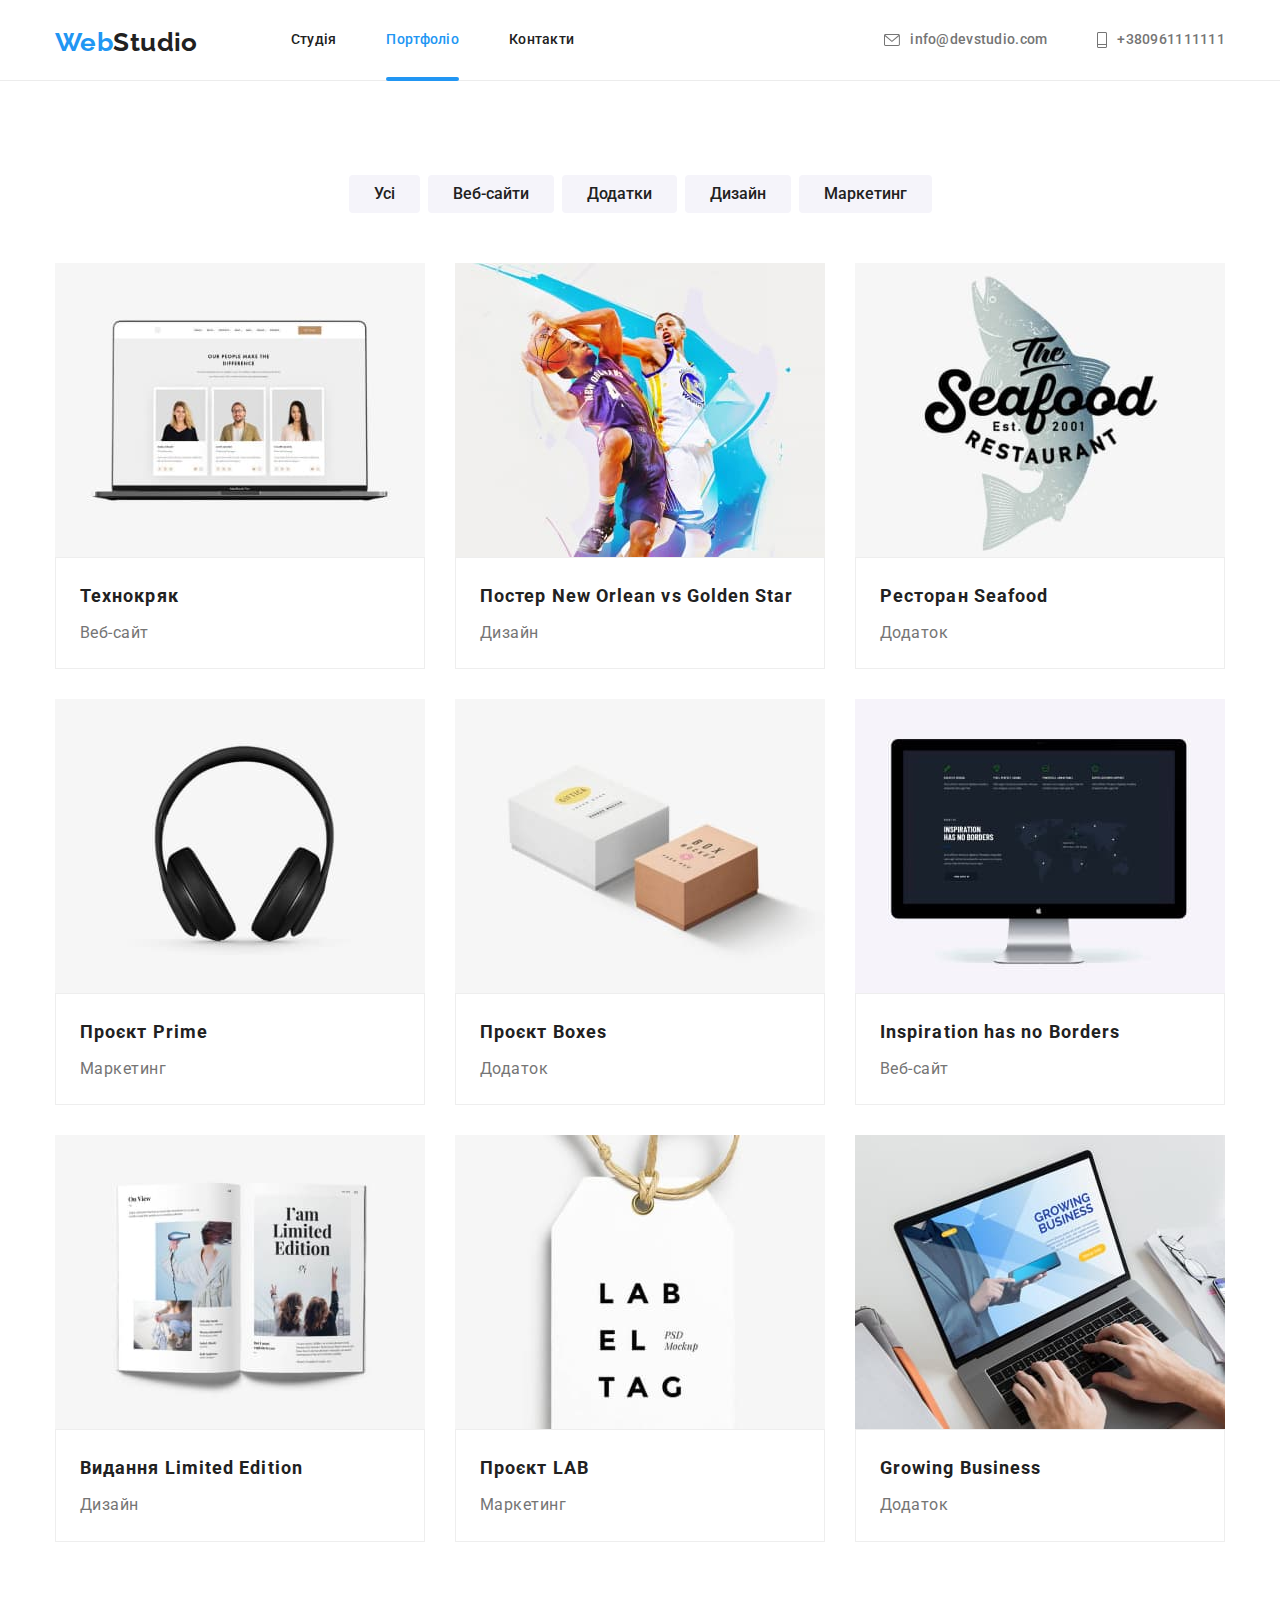
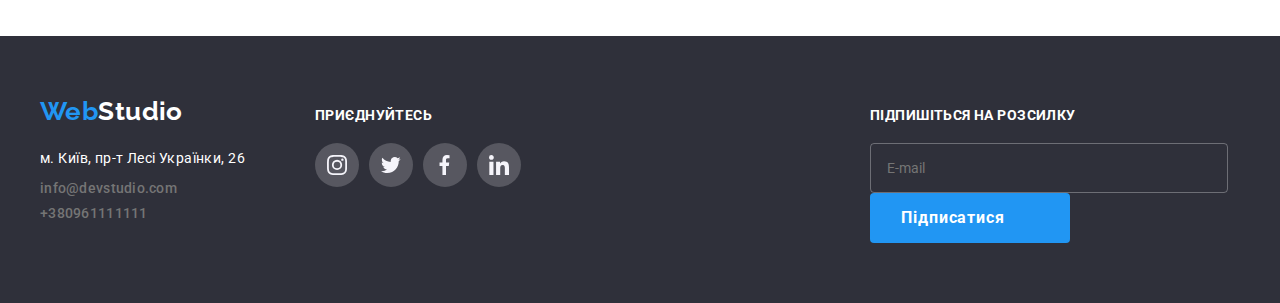
==== portfolio.html @ ba0a04fd "Початок" ====
<!DOCTYPE html>
<html lang="uk">
<head>
    <meta charset="UTF-8">
    <meta http-equiv="X-UA-Compatible" content="IE=edge">
    <meta name="viewport" content="width=device-width, initial-scale=1.0">
    <title>Portfolio</title>
    <link rel="preconnect" href="https://fonts.googleapis.com"/>
    <link rel="preconnect" href="https://fonts.gstatic.com" crossorigin/>
    <link href="https://fonts.googleapis.com/css2?family=Raleway:wght@700&family=Roboto:ital,wght@0,400;0,500;0,700;1,900&display=swap" rel="stylesheet">
    <link rel="stylesheet" href="https://cdnjs.cloudflare.com/ajax/libs/modern-normalize/1.1.0/modern-normalize.min.css">
    <link rel="stylesheet" href="css/styles.css"/>
</head>
<body>
    <header class="page-header">
        <div class="container">
            <nav class="main-nav">
                <a class="logo-link" href="./index.html" lang="en">Web<span class="logo-header">Studio</span></a>
                <ul class="site-nav list">
                    <li class="item"><a href="./index.html" class="link">Студія</a></li>
                    <li class="item"><a href="./portfolio.html" class="link current">Портфоліо</a></li>
                    <li class="item"><a href="#" class="link">Контакти</a></li>
                </ul>
            </nav>      
            <ul class="contact-nav list">
                <li class="item">
                <a class="contacts-page link" href="mailto:info@devstudio.com" class="link">
                    <svg aria-label="конверт" class="button-icon" width="16" height="12">
                    <use href="./images/icons.svg#icon-envelope"></use>  
                </svg>info@devstudio.com</a></li>
                <li class="item">
                <a class="contacts-page link" href="tel:+380961111111" class="link">
                    <svg aria-label="телефон" class="smartphone" width="10" height="16"> 
                    <use href="./images/icons.svg#icon-phone"></use> 
                </svg>+380961111111</a></li>
            </ul>
        </div>
    </header>
    <main>
        <section class="port">
            <div class="container">
            <h1 class="visually-hidden">Приклади робіт</h1>
            <ul class="site-works list">
                <li class="item">
                    <button type="button" class="links">Усі</button>
                </li>
                <li class="item">
                    <button type="button" class="links">Веб-сайти</button>
                </li>
                <li class="item">
                    <button type="button" class="links">Додатки</button>
                </li>
                <li class="item">
                    <button type="button" class="links">Дизайн</button>
                </li>
                <li class="item">
                    <button type="button" class="links">Маркетинг</button>
                </li>
                
            </ul>
            <ul class="project-list">
                <li class="item">
                    <a class="hor" href="">
                        <div class="overlay-con"> 
                    <img class="card-image" src="images/imgportfolio.jpg" alt="Фото приклад Веб-сайту Технокряк" width="370" style="display:block"/>
                <p class="overlaytext">
                    Ресурс пропонує комплексні пропозиції з різним рівнем
                    функціоналу та сервісів. Все це дозволить відвідувачу
                    отримати вичерпні відомості про компанію чи приватну особу.
                </p>        
                </div>
                    <div class="card-content">
                        <h2 class="works-title">Технокряк</h2>
                        <p class="works-text">Веб-сайт</p>
                    </div>
                </a>
                </li>
                <li class="item">
                    <a class="hor" href="">
                        <div class="overlay-con"> 
                    <img class="card-image" src="images/img1portfolio.jpg" alt="Фото приклад дизайну Постер New Orlean vs Golden Star" width="370" style="display:block"/>
                    <p class="overlaytext">
                        Ресурс пропонує комплексні пропозиції з різним рівнем
                        функціоналу та сервісів. Все це дозволить відвідувачу
                        отримати вичерпні відомості про компанію чи приватну особу.
                    </p>        
                    </div>
                    <div class="card-content">
                        <h2 class="works-title">Постер New Orlean vs Golden Star</h2>
                        <p class="works-text">Дизайн</p>
                    </div> 
                    </a>    
                </li>
                <li class="item">
                    <a class="hor" href="">
                        <div class="overlay-con"> 
                    <img class="card-image" src="images/img2portfolio.jpg" alt="Фото приклад додатку Ресторан Seafood" width="370" style="display:block"/>
                    <p class="overlaytext">
                        Ресурс пропонує комплексні пропозиції з різним рівнем
                        функціоналу та сервісів. Все це дозволить відвідувачу
                        отримати вичерпні відомості про компанію чи приватну особу.
                    </p>        
                    </div>
                    <div class="card-content">
                        <h2 class="works-title">Ресторан Seafood</h2>
                        <p class="works-text">Додаток</p>
                    </div>
                    </a>
                </a> 
                </li>
                <li class="item">
                    <a class="hor" href="">
                        <div class="overlay-con"> 
                    <img class="card-image" src="images/img3portfolio.jpg" alt="Фото приклад проєкт Prime" width="370" style="display:block"/>
                    <p class="overlaytext">
                        Ресурс пропонує комплексні пропозиції з різним рівнем
                        функціоналу та сервісів. Все це дозволить відвідувачу
                        отримати вичерпні відомості про компанію чи приватну особу.
                    </p>        
                    </div>
                    <div class="card-content">
                        <h2 class="works-title">Проєкт Prime</h2>
                        <p class="works-text">Маркетинг</p>
                    </div>
                    </a>
                </li>
                <li class="item">
                    <a class="hor" href="">
                        <div class="overlay-con"> 
                    <img class="card-image" src="images/img4portfolio.jpg" alt="Фото приклад додатку Проєкт Boxes" width="370" style="display:block"/>
                    <p class="overlaytext">
                        Ресурс пропонує комплексні пропозиції з різним рівнем
                        функціоналу та сервісів. Все це дозволить відвідувачу
                        отримати вичерпні відомості про компанію чи приватну особу.
                    </p>        
                    </div>
                    <div class="card-content">
                        <h2 class="works-title">Проєкт Boxes</h2>
                        <p class="works-text">Додаток</p>
                    </div> 
                    </a>
                </li>
                <li class="item">
                    <a class="hor" href="">
                        <div class="overlay-con"> 
                    <img class="card-image" src="images/img5portfolio.jpg" alt="Фото приклад Веб-сайт Inspiration has no Borders" width="370" style="display:block"/>
                    <p class="overlaytext">
                        Ресурс пропонує комплексні пропозиції з різним рівнем
                        функціоналу та сервісів. Все це дозволить відвідувачу
                        отримати вичерпні відомості про компанію чи приватну особу.
                    </p>        
                    </div>
                    <div class="card-content">
                    <h2 class="works-title">Inspiration has no Borders</h2>
                    <p class="works-text">Веб-сайт</p>
                    </div>
                    </a>
                </li>
                <li class="item">
                    <a class="hor" href="">
                        <div class="overlay-con"> 
                    <img class="card-image" src="images/img6portfolio.jpg" alt="Фото приклад дизайну Видання Limited Edition" width="370" style="display:block"/>
                    <p class="overlaytext">
                        Ресурс пропонує комплексні пропозиції з різним рівнем
                        функціоналу та сервісів. Все це дозволить відвідувачу
                        отримати вичерпні відомості про компанію чи приватну особу.
                    </p>        
                    </div><div class="card-content">
                    <h2 class="works-title">Видання Limited Edition</h2>
                    <p class="works-text">Дизайн</p>
                    </div>
                    </a>
                </li>
                <li class="item">
                    <a class="hor" href="">
                        <div class="overlay-con"> 
                    <img class="card-image" src="images/img7portfolio.jpg" alt="Фото приклад маркетингу Проєкт LAB" width="370" style="display:block"/>
                    <p class="overlaytext">
                        Ресурс пропонує комплексні пропозиції з різним рівнем
                        функціоналу та сервісів. Все це дозволить відвідувачу
                        отримати вичерпні відомості про компанію чи приватну особу.
                    </p>        
                    </div>
                    <div class="card-content">
                    <h2 class="works-title">Проєкт LAB</h2>
                    <p class="works-text">Маркетинг</p>
                    </div>
                    </a>
                </li>
                <li class="item">
                    <a class="hor" href="">
                        <div class="overlay-con"> 
                    <img class="card-image" src="images/img8portfolio.jpg" alt="Фото приклад додатку Growing Business" width="370" style="display:block"/>
                    <p class="overlaytext">
                        Ресурс пропонує комплексні пропозиції з різним рівнем
                        функціоналу та сервісів. Все це дозволить відвідувачу
                        отримати вичерпні відомості про компанію чи приватну особу.
                    </p>        
                    </div>
                    <div class="card-content">
                    <h2 class="works-title">Growing Business</h2>
                    <p class="works-text">Додаток</p>
                    </div>
                    </a>
                </li>
            </ul>
        </div>
        </section>
    </main>
    <footer class="contact-list">
        <div class="container footernew">
            <div class="footer-hub">
            <a href="./index.html" class="logof-link">Web<span class="logo-studio">Studio</span></a>
        <address class="keys">
            <ul class="contact-foot list">
                <li class="item"><a href="https://goo.gl/maps/CPtrU1FHBa2aNyZL9" class="map-link" target="_blank" rel="noopener noreferrer nofollow">м. Київ, пр-т Лесі Українки, 26</a></li>
                <li class="item"><a href="mailto:info@devstudio.com" class="link">info@devstudio.com</a></li>
                <li class="item"><a href="tel:+380961111111" class="link">+380961111111</a></li>
            </ul>
            </div>
        </address>
            <div class="super-footer">
            <p class="social-foot">Приєднуйтесь</p>
            <ul class="social-media-foot">
                <li class="block">
                    <a href="#" class="sociamod-link">
                    <svg aria-label="інстаграм" class="company-icon-footer" width = "20" height = "20">
                    <use href="./images/icons.svg#icon-instagram"></use>
                    </svg></a>
                </li>
                <li class="block">
                    <a href="#" class="sociamod-link">
                        <svg aria-label="твіттер" class="company-icon-footer" width = "20" height = "20">
                        <use href="./images/icons.svg#icon-tviter"></use>
                        </svg></a>
                </li>
                <li class="block">
                    <a href="#" class="sociamod-link">
                        <svg aria-label="фейсбук" class="company-icon-footer" width = "20" height = "20">
                        <use href="./images/icons.svg#icon-facebook"></use>
                        </svg></a>
                </li>
                <li class="block">
                    <a href="#" class="sociamod-link">
                        <svg aria-label="лінкедін" class="company-icon-footer" width = "20" height = "20">
                        <use href="./images/icons.svg#icon-linkedin"></use>
                        </svg></a>
                </li>
            </ul>
            </div>
            <div class="footer-form">
                <form class="sform">
                    <p class="social-foot">Підпишіться на розсилку</p>
                    <input type="email" class="email-input" placeholder="E-mail" required name="user-email"
                    />
                    <button type="button" class="footbtn">Підписатися
                        <svg class="footbtn-image" width="24px" height="24px">
                        <use href=""></use>
                        </svg>
                    </button>
                </form>
    
            </div>
        </footer>
    </div>
</body>
</html>
---- css/styles.css ----
:root {
    --primary-text-color:#757575;
    --title-text-color:#212121;
    --accent-color:#2196F3;
    --primary-white-color:#ffffff;
    --secondary-black-color: #2F303A;
    --super-blue-color :#188CE8;
    --fon-button-color : #F5F4FA;
    --fill-icon-color: #afb1b8;
    --fon-icon-color : rgba(245, 244, 250, 1);
    --icon-fons-color : rgba(175, 177, 184, 1);
    --link-icon-color : rgba(255, 255, 255, 0.1);
    --client-icon-color : rgba(33, 150, 243, 1);
    --text-people-color:rgba(117, 117, 117, 1);
    --drop-top-color :rgba(255, 255, 255, 1);
    --new-hm5-color: rgba(47, 48, 58, 0.8);
    --over-back-color:rgba(33, 150, 243, 0.9);
    --transition: 250ms cubic-bezier(0.4, 0, 0.2, 1);
    --backdrop-bc: rgba(0, 0, 0, 0.2);
    --foot-bord-color: rgba(255, 255, 255, 0.3);
    --contacts-color : rgba(255, 255, 255, 0.6);
    --border-flex-color:rgba(33, 33, 33, 0.2);
    --modal-message: rgba(117, 117, 117, 0.5);

    --main-font: 'Roboto',sans-serif;
    --secondary-font : 'Raleway',sans-serif;
}

/*General*/

ul {
    list-style: none;
   }
a  {
    text-decoration: none;
   }
h1,
h2,
h3,
h4,
p {
    margin-top: 0;
    margin-bottom: 0;
  }

ul,
ol {
    margin: 0;
    padding: 0;
   }
img {
    display: block;
    max-width: 100%;
    height: auto;
    }
.container {
    width: 1200px;
    margin-left: auto;
    margin-right: auto;
    padding-left: 15px;
    padding-right: 15px;
  }
.section {
    padding-top: 94px;
    padding-bottom: 94px;
  }
.link,
.contact,
.contact,
.site-nav,
.link.current {
  transition: color var(--transition);
}
.link:hover,
.link:focus,
.contact:hover,
.contact:focus,
.contact-footer:hover,
.contact-footer:focus,
.site-nav .link.current {
  color: var(--accent-color);
}

/*body*/

body {
    font-size: 14px;
    background-color:var(--primary-white-color);
    color: var(--primary-text);
    font-family: 'Roboto',sans-serif;
    letter-spacing: 0.03em;
}

/*New page*/

.backdrop {
    position: fixed;
    top: 0;
    left: 0;
    width: 100%;
    height: 100%;
    background-color: var(--backdrop-bc) ;
    z-index: 100;
    opacity: 1;

    transition: opacity var(--transition), visibility var(--transition);
}
.backdrop.is-hidden {
    opacity: 0;
    visibility: hidden;
    pointer-events: none;
}
.backdrop.is-hidden .modal {
    transform: translate(-50%, -50%) scale(1.1);
}

.modal {
    position: absolute;
    top: 50%;
    left: 50%;
    transform: translate(-50%,-50%);

    width: 528px;
    min-height: 581px;
 
    background-color:var(--primary-white-color);
    border-radius: 4px;
    transition: transform var(--transition);
    padding: 40px;
}
.modal-button {
    position: absolute;
    top: 8px;
    right: 8px;
    background-color: transparent;
    border: 1px solid rgba(0, 0, 0, 0.1);
    width: 30px;
    height: 30px;
    border-radius: 50%;
    padding: 0;
    display: flex;
    align-items: center;
    justify-content: center;
    cursor: pointer;

    transition: fill var(--transition);
}
.modal-button:hover,
.modal-button:focus {
  fill: var(--accent-color);
} 

.modal-form {
    display: flex;
    flex-direction: column;
  }
.modal-topic {
    font-weight: 700;
    font-size: 20px;
    line-height: 1.15;
    text-align: center;
    margin-bottom: 12px;
  }
.modal-form-input {
    width: 100%;
    height: 40px;
    padding-left: 42px;
    border: 1px solid var(--border-flex-color);
    border-radius: 4px;
    transition: border-color var(--transition);
    transition: fill var(--transition);
  }
.modal-form-input:focus + .modal-form-input-icon {
    fill: var(--client-icon-color);
}
.modal-form-input:focus {
    outline: none;
    border-color: var(--client-icon-color);
  }
.modal-form-desc {
    display: block;
    font-weight: 400;
    font-size: 12px;
    line-height: 1.16;
    letter-spacing: 0.01em;
    color: var(--primary-text-color);
    margin-bottom: 4px;
  }
  .modal-form-input-wrapper {
    position: relative;
    display: block;
  }
  .modal-form-field {
    margin-bottom: 10px;
  }
  .modal-form-input-icon {
    position: absolute;
    display: block;
    top: 50%;
    left: 15px;
    transform: translateY(-50%);
    width: 18px;
    height: 18px;
    transition: fill var(--transition);
  }
  .modal-form-message {
    width: 100%;
    height: 120px;
    border: 1px solid var(--border-flex-color);
    border-radius: 4px;
    transition: border-color var(--transition);
    padding: 12px 16px;
    resize: none;
    transition: border-color var(--transition);
  }
  .modal-form-field-message {
    margin-bottom: 20px;
  }
  .modal-form-message:focus {
    outline: none;
    border-color: var(--client-icon-color);
  }
  .modal-form-message::placeholder {
    font-weight: 400;
    font-size: 12px;
    line-height: 1.16;
    letter-spacing: 0.01em;
    color: var(--modal-message);
  }
  .modal-form-check-field {
    display: flex;
    align-items: center;
    font-weight: 400;
    line-height: 1.7;
    color: var(--primary-text-color);
    margin-bottom: 40px;
    margin-left: auto;
    margin-right: auto;
  }
  .modal-link {
    color: var(--accent-color);
    text-decoration: underline;
  }
  .checkbox-icon {
    width: 16px;
    height: 15px;
    border: 2px solid rgba(33, 33, 33, 1);
    margin-right: 7px;
    cursor: pointer;
  }
  .checkbox-icon-use {
    display: none;
  }
  .modal-form-check:checked + .checkbox-icon {
    border: none;
    background-color: var(--accent-color);
  }
  .modal-form-check:checked + .checkbox-icon .checkbox-icon-use {
    display: block;
    border: none;
  }
  .modal-form-check {
    appearance: none;
    position: absolute;
  }
  .modal-form-submit {
    margin-left: auto;
    margin-right: auto;
    width: 200px;
    height: 50px;
    background: var(--accent-color);
    box-shadow: 0px 4px 4px rgba(0, 0, 0, 0.15);
    border: none;
    border-radius: 4px;
    font-weight: 700;
    font-size: 16px;
    line-height: 1.87;
    letter-spacing: 0.06em;
    color: var(--primary-white-color);
    cursor: pointer;
    transition: background-color var(--transition);
  }
  .modal-form-submit:hover,
  .modal-form-submit:focus {
    background-color: var(--super-blue-color);
  }

  
.link.current::after {
    position: absolute;
    content:"";
    left: 0;
    bottom: -1px;
    width: 100%;
    height: 4px;
    display: block;
    background-color: var(--accent-color);
    border-radius: 2px;
}
.link {
    position: relative;
    color: var(--article-color);
    font-weight: 500;
    line-height: 1.14;
    letter-spacing: 0.02em;
  
    display: inline-block;
}
.site-nav .link.current {
    color: var(--accent-color);
  }
.site-nav .item {
    position: relative;
  }

.textarea {
    height: 120px ;
    width: 448px ;
    resize: none;
    display: block;
  }

  /*New-footerdrom*/
  
.footer-form {
    margin-left: auto;
    display: flex;
}
.gopa {
    display: flex;
}

.sform {
    display: block;
    align-items: center;
    padding: 0;
}
.form {
    margin-left: auto;
    margin-right: auto;
  }
.email-input {
    display: block;
    background-color: transparent;
    width: 358px;
    height: 50px;
    border: 1px solid var(--foot-bord-color);
    border-radius: 4px;
    padding-left: 16px;
} 
.footer-form input{
    margin-right: 12px;
} 
.email-input {
    color: var(--contacts-color);
}
.footbtn {
  display: flex;
  justify-content: center;
  position: relative;
  font-weight: 700;
  font-size: 16px;
  line-height: 1.88;
  align-items: center;
  text-align: center;
  letter-spacing: 0.06em;
  color: var(--primary-white-color);
  height: 50px;
  width: 200px;
  padding: 10px;
  border: none;
  border-radius: 4px;
  background-color: var(--client-icon-color);
  cursor: pointer;
  margin: 0px;
  transition: background-color var(--transition);
}
.footbtn:hover,
.footbtn:focus {
  background-color: var(--super-blue-color);
}
.footbtn-image {
  width: 24px;
  height: 24px;
  margin-left: 10px;
}

/*Утиліт*/
.contacts-page {
    display: flex ;
    align-items: center;
}
.button-icon {
    margin-right: 10px;
    align-items: center;
    fill: currentColor;
}
.button-icon:hover,
.smartphone {
    fill: var(--accent-color);
}
.smartphone {
    align-items: center;
    margin-right: 10px;
    fill: currentColor;
}
.customers-list .fixt {
    display: flex;
    align-items: center;
    cursor: pointer;
    border-radius: 4px;
    justify-content: center;
    width: 170px;
    height: 92px;
    margin-right: 30px;
}
.customers-list .omga{
    fill: var(--icon-fons-color);
}
.omga:hover,
.omga:focus {
    border: 1px solid var(--accent-color);
    fill: var(--accent-color);
}
.sociamod-link:hover,
.sociamod-link:focus {
    background-color: var(--accent-color);
    fill:var(--primary-white-color);
}
.sociamod-links:hover,
.sociamod-links:focus {
    background-color: var(--accent-color);
    fill: var(--primary-white-color);
}

.omga { 
    text-decoration: none;
    width: 100%;
    height: 100%;
    display: flex;
    align-items: center;
    justify-content: center;

    border: 1px solid var(--icon-fons-color);
    border-radius: 4px;
    fill: var(--accent-color);
    transition: fill var(--transition);
}
.omga:hover, 
.omga:focus{
    fill: var(--accent-color);
}

.features-list .superio {
    display: flex;
    align-items: center;
    justify-content: center;
    border-radius: 4px;
    background-position: center;
    height: 120px;
}

.person-card {
    background-color: var(--primary-white-color);
}

.list {
    list-style: none;
    padding: 0;
    margin: 0;
}
.container {
    width: 1200px;
    margin-left: auto;
    margin-right: auto;
    padding-left: 15px;
    padding-right: 15px;
}
.page-header {
    border-bottom: 1px solid rgba(236, 236, 236, 1) ;
 
}
.page-header>.container{
       display: flex;
} 
/*Main-nav*/

.main-nav {
    display: flex;
    width: 1200;
    align-items: center;
    border: rgba(236, 236, 236, 1);
}
 /*WebStudio*/

.logo-link {
    color:var(--accent-color);
    font-family: var(--secondary-font);

    font-weight: 700;
    font-size: 26px;
    line-height: 1.19;
    text-decoration: none;
    padding-top: 25px;
}
.logo-header {
    color:var(--title-text-color) ;
}
/*Site nav*/
.site-nav .link,
.site-nav .list {
    color: var(--title-text-color);

    font-weight: 500;
    font-size: 14px;
    line-height: 1.14;
    letter-spacing: 0.02em;
    text-decoration: none;
}
.site-nav .link:hover, 
.site-nav .link:focus {
    color:var(--accent-color);
}
.site-nav .link.current {
    color: var(--accent-color);
}
.site-nav  {
    display: flex;
    margin-left: 93px;
}
.site-nav .item {
    margin-right: 0px;
}
.site-nav .item:not(:last-child) {
    margin-right: 50px;
}
.site-nav .link {
    display: block;
    padding-top:  32px;
    padding-bottom: 32px;
}

/*Contact nav*/

.contact-nav .link {
    color: var(--primary-text-color);

    font-weight: 500;
    font-size: 14px;
    line-height: 1.14;
    letter-spacing: 0.02em;
    text-decoration: none;

    display: flex;
    padding-top:  32px;
    padding-bottom: 32px;
    align-items: center;
}
.contact-nav .link:hover, 
.contact-nav .link:focus {
    color: var(--accent-color);
}
.site-nav .list {
    color: var(--primary-text-color);
    font-weight: 500;
    font-size: 14px;
    line-height: 1.14;
    letter-spacing: 0.02em;
    text-decoration: none;
}
.contact-nav {
    display: flex;
    margin-left: auto;
}
.contact-nav .item {
    margin-right: 0px;
}
.contact-nav .item:not(:last-child) {
    margin-right: 50px;
}

/*Hero*/

.hero {
    max-width: 1600px;
    height: 600px;
    background-image: linear-gradient(to right,rgba(47, 48, 58, 0.4),rgba(47, 48, 58, 0.4)), url(../images/img-fone.jpg);
    background-repeat: no-repeat;
    background-position: center;
    text-align: center;
    margin-top: 0;
    margin: 0px auto;
    padding-bottom: 200px;
    padding-top: 200px;
}
h1,h2,h3 { margin: 0px;
}

.hero-title {
    margin-bottom: 30px;

    color:var(--primary-white-color) ;
    
    font-weight: 900;
    font-size: 44px;
    line-height: 1.37;
    letter-spacing: 0.06em;
    text-transform: uppercase;
}

/*features*/
.mario {
    margin-top: 30px;
}

.features-list .title {
    color: var(--title-text-color);

    font-weight: 700;
    font-size: 14px;
    line-height: 1.14;
    text-transform: uppercase;
    
    margin-top: 0;
    margin-bottom: 10px;
}
.features-list .text {
    color: var(--primary-text-color);
    
    font-weight: 400;
    font-size: 14px;
    line-height: 1.7;

    margin-top: 0px;
    margin-bottom: 0px;
}
.features-list {
    display: flex;
}
.features-list .title {
    margin-bottom: 10px;
}
.features-list .item {
    content: "";
    display: block;
    height: 120px;
    background-size: contain;
    background-repeat: no-repeat;
    background-position: center;
    background-color: var(--fon-icon-color);
}
.features-list .item {
    width: 270px;
    margin-left: 0px;
}
.features-list .item:not(:first-child) {
    margin-left: 30px;
}

/*Our work*/

.rutin {
    padding-bottom: 94px;
    padding-top: 94px;
}
.work-list {
    color: var(--title-text-color);
    
    font-weight: 700;
    font-size: 36px;
    line-height: 1.17;
    text-align: center;
    
    margin-top: 0px;
    margin-bottom: 50px;
}
.work-list .title {
    color: var(--title-text-color);

    font-weight: 500;
    font-size: 16px;
    line-height: 1.19;
    text-align: center;
}
.our-list {
    display: flex;
    text-align: center;
    margin: 0px;
    padding: 0px;
}
.our-list .item {
    position: relative;

    display: block;
    list-style: none;

}
.our-list .item {
    margin-right: 0px;
}
.our-list .item:not(:last-child) {
    margin-right: 30px; 
}
.blocks {
    display: block;
}
.distext {
    color: var(--primary-white-color);
    font-family: var(--main-font);
    font-style: normal;
    font-weight: 700;
    font-size: 14px;
    line-height: 1.14;
    text-align: center;
    text-transform: uppercase;
}
.product {
    position: absolute;
    
    display: flex;
    align-items: center;
    justify-content: center;
    bottom: 0;
    left: 0;
    width: 100%;
    height: 70px;
    background-color:var(--new-hm5-color);
}
/*Team*/

.fone {
    background-color: var(--fon-button-color);
    padding-top: 94px;
    padding-bottom: 94px;
}
.team-list {
    display: flex;
    margin: 0px;
    padding: 0px;
    list-style: none;
}
.working-list {
    color: var(--title-text-color);
    font-weight: 700;
    font-size: 36px;
    line-height: 1.17;
    text-align: center;
    margin-top: 0px;
    margin-bottom: 50px;
}
.work-platform {
    background: var(--primary-white-color) ;
    box-shadow: 0px 1px 3px rgba(0, 0, 0, 0.12), 0px 1px 1px rgba(0, 0, 0, 0.14), 0px 2px 1px rgba(0, 0, 0, 0.2);
    border-radius: 0px 0px 4px 4px;

    width: 270px;
    text-align: center;
}
.work-platform {
    margin-right: 0px;
}
.work-platform:not(:last-child) {
    margin-right: 30px;
}
.work-platform .title {
    margin-top: 0px;
}
.work-platform .text {
    margin-top: 0px;
    color: var(--text-people-color)
}
.work-list .text{
    color: var(--primary-text-color);

    font-weight: 400;
    font-size: 16px;
    line-height: 19px;
    text-align: center;
}
.team-list .title {
    margin-bottom: 10px;
}
.portal {
   padding: 30px;
}
.portal .text {
    margin: 0px;
}
.media {
    display: flex;
    list-style: none;
    border-radius: 50px;
    margin-top: 16px;
    padding: 0px;
    justify-content: center;
    gap: 10px;
}
.media .sociamod-links{
    width: 44px;
    height: 44px;
    border-radius: 50%;
    display: flex;
    justify-content: center;
    align-items: center;
    cursor: pointer;
}
.sociamod-links {
    width: 100%;
    height: 100%;
    display: flex;
    align-items: center;
    justify-content: center;
    background-color: var(--link-icon-color);
    border-radius: 50%;
    fill: var(--icon-fons-color);
    transition: background-color var(--transition), fill var(--transition);
  }
  .sociamod-links:hover, 
  .sociamod-links:focus{
      background-color: var(--accent-color);
      fill: var(--primary-white-color);
  }

/*Newfolder*/
.newfolder {
    background-color: var(--primary-white-color);
    padding-top: 94px;
    padding-bottom: 94px;
}
.folder-list {
    color: var(--title-text-color);
    font-weight: 700;
    font-size: 36px;
    line-height: 1.17;
    text-align: center;
    margin-top: 0px;
    margin-bottom: 50px;
}
.customers-list {
    display: flex;
    margin: 0px;
    padding: 0px;
    list-style: none;
}
.fixt {
    background: var(--primary-white-color) ;
    border-radius: 0px 0px 4px 4px;

    width: 170px;
    height: 92px;
    text-align: center;
}
.fixt {
    margin-right: 0px;
}
.fixt:not(:last-child) {
    margin-right: 30px;
}
.customers-list .fixt {
    margin-right: 0px;
}
.customers-list .fixt:not(:last-child) {
margin-right: 30px;
}

/*Button*/

.button {
    font-family: inherit;
}
.site-works .links {
    border-radius: 4px;
}
.site-works .links {
    border-radius: 4px ;
}

.button .links:hover, 
.button .links:focus {
    background-color : var(--super-blue-color);
    color: var(--primary-white-color);
    cursor:pointer;
    box-shadow: 0px 3px 1px rgba(0, 0, 0, 0.1), 0px 1px 2px rgba(0, 0, 0, 0.08),
    0px 2px 2px rgba(0, 0, 0, 0.12);
}

.site-works .links {
    background-color: var(--fon-button-color);
    color: var(--title-text-color);
    font-weight: 500;
    font-size: 16px;
    line-height: 1.6;
    text-align: center;
    border:none;
    transition: color var(--transition), background-color var(--transition),
    box-shadow var(--transition);
}

.links {
    padding : 6px 25px;
}
.button-primary {
    min-width: 216px;
    display:inline-block;
    padding: 10px 32px;
   
    background-color: var(--accent-color);
    color: var(--primary-white-color);
    box-shadow: 0px 4px 4px rgba(0, 0, 0, 0.15);
    border-radius: 4px;
    border:none;
    font-family: inherit;
    font-size: 16px;
    font-weight: 700;
    line-height: 1.88;
    text-align: center;
    transition: background-color var(--transition), color var(--transition) ;
}
.button-primary:hover, 
.button-primary:focus {
    background-color : var(--super-blue-color);
    color: var(--primary-white-color);
    cursor:pointer;
}
.link,.links {
    cursor:pointer;
}
.contact-list {
    background-color: var(--secondary-black-color);
}
.contact-foot .link:hover, 
.contact-foot .link:focus {
    color: var(--accent-color);
}
.contact-foot .link {
    color: var(--primary-text-color);

    font-weight: 500;
    font-size: 14px;
    line-height: 1.14;
    letter-spacing: 0.02em;
    text-decoration: none;
}

.logo-link {
    margin: 0px;
    padding-bottom: 20px;
}
.logo-studio {
    color: var(--primary-white-color);
}
.map-link {
    color: var(--primary-white-color);

    font-weight: 400;
    font-size: 14px;
    line-height: 1.7;
    text-decoration: none;
}

/*Portfolio page*/
.overlay-con {
    position: relative;
    overflow: hidden;
}
.overlaytext {
    position: absolute;
    top: 0;
    left: 0;
    width: 100%;
    height: 100%;
    overflow: auto;
    transform: translateY(100%);
    transition: transform var(--transition);

    padding: 63px 24px;
    font-weight: 400;
    font-size: 18px;
    line-height: 1.55;
    background-color:var(--over-back-color) ;
    color: var(--primary-white-color);
    margin: 0;
}


/*portmain*/

.port {
    padding-bottom: 94px;
    padding-top: 94px;

}
.works-title {
    color: var(--title-text-color);

    font-weight: 700;   
    font-size: 18px;
    line-height: 2.0;
    letter-spacing: 0.06em;
    margin-top: 0px;
    text-align: center;
    margin-bottom: 4px;
}
.works-text {
    color: var(--primary-text-color);
    font-weight: 400;
    font-size: 16px;
    line-height: 1.9;
    letter-spacing: 0.03em;
    margin-top: 0px;
    text-align: center;
}
.site-works .link {
    background-color: var(--fon-button-color);
    color: var(--title-text-color);
    font-weight: 500;
    font-size: 16px;
    line-height: 1.6;
    text-align: center;
    border:none;
}
.site-works .link:hover, 
.site-works .link:focus {
    background-color: var(--accent-color);
    color: var(--primary-white-color);
}
.site-works .links:hover, 
.site-works .links:focus {
    background-color: var(--accent-color);
    color: var(--primary-white-color);
    box-shadow: 0px 3px 1px rgba(0, 0, 0, 0.1), 0px 1px 2px rgba(0, 0, 0, 0.08),
    0px 2px 2px rgba(0, 0, 0, 0.12);
}

.hor {
transition: box-shadow var(--transition);
}

.hor:hover .overlaytext,
.hor:focus .overlaytext {
  transform: translateY(0%);
}

.hor:hover,
.hor:focus {
    display: block;
    box-shadow: 0px 1px 1px rgba(0, 0, 0, 0.12), 0px 4px 4px rgba(0, 0, 0, 0.06),
      1px 4px 6px rgba(0, 0, 0, 0.16);
} 

.site-works {
    display: flex;
    justify-content: center; 
    margin-bottom: 50px;
    align-items: center;
}
.site-works .item {
    margin-right: 0px;
}
.site-works .item:not(:last-child) {
    margin-right: 8px;
}
.project-list {
    display: flex;
    flex-wrap: wrap;
    list-style: none;
    margin-left: 0px;
    padding: 0px;
    margin-top: 0px;
    margin-bottom: -30px;
    margin-right: -30px;
}
.project-list .item {
    margin-bottom: 30px;
    margin-right: 30px;
    width: 370px;
    padding: 0px;
}
    .hor {
    text-decoration: none;
}
.card-content {
    padding: 20px 24px;
    border: 1px solid rgba(238, 238, 238, 1)

}
.works-title {
    text-align: left;
}
.works-text {
    text-align: left;
    margin: 0px;
}

/*Special*/

.special {
    margin-top: 0;
    padding-top: 94px;
    padding-bottom: 94px;
  }
.visually-hidden {
    position: absolute;
      white-space: nowrap;
      width: 1px;
      height: 1px;
      overflow: hidden;
      border: 0;
      padding: 0;
      clip: rect(0 0 0 0);
      clip-path: inset(50%);
      margin: -1px;
  }
  .logof-link {
    color:var(--accent-color);
    font-family: var(--secondary-font);

    font-weight: 700;
    font-size: 26px;
    line-height: 1.19;
    text-decoration: none;
  }
  .logof-link {
    margin: 0px;
    padding-bottom: 20px;
  }
  .keys {
    font-style: normal;
    margin-top: 20px;
  }
  .contact-list {
    padding-top: 60px;
    padding-bottom: 60px;
  }
  .contact-foot .item {
    margin-bottom: 0px;
  }
  .contact-foot .item:not(:last-child) {
    margin-bottom: 9px;
  }


  .super-footer {
    margin-left: 70px;
  }
  .social-foot {
    font-weight: 700;
    font-size: 14px;
    text-transform: uppercase;
    font-style: normal;
    color: var(--primary-white-color);
    margin: 0px;
    padding: 0px;
    margin-bottom: 20px;
  }
  .social-media-foot {
    display: flex;
    justify-content: center;
    margin-top: 20px;
    border-radius: 50px;
    list-style: none;
    padding: 0px;
    margin: 0px;
    margin-top: 20px;
  }
  .social-media-foot .block {
    width: 44px;
    height: 44px;
    fill: var(--fon-button-color);
    
    display: flex;

    cursor: pointer;
    margin-right: 10px;
    background: rgba(255, 255, 255, 0.1);
    border-radius: 50%;

    justify-content: center;
    align-items: center;
  }
  .footernew {
    display: flex;
    align-items: baseline;
    padding: 0px;
  } 
  .footer-hub {
    display: block;
  }
  .sociamod-link {
    width: 100%;
    height: 100%;
    display: flex;
    align-items: center;
    justify-content: center;
    fill: var(--fon-button-color);
    background-color: var(--link-icon-color);
    border-radius: 50%;
    transition: background-color var(--transition), fill var(--transition);
}
.sociamod-link:hover, 
.sociamod-link:focus{
    background-color: var(--accent-color);
    fill: var(--primary-white-color);
}
  .social-media-foot .block {
    margin: 0px;
  }
  .social-media-foot .block:not(:last-child) {
    margin-right: 10px;
  }
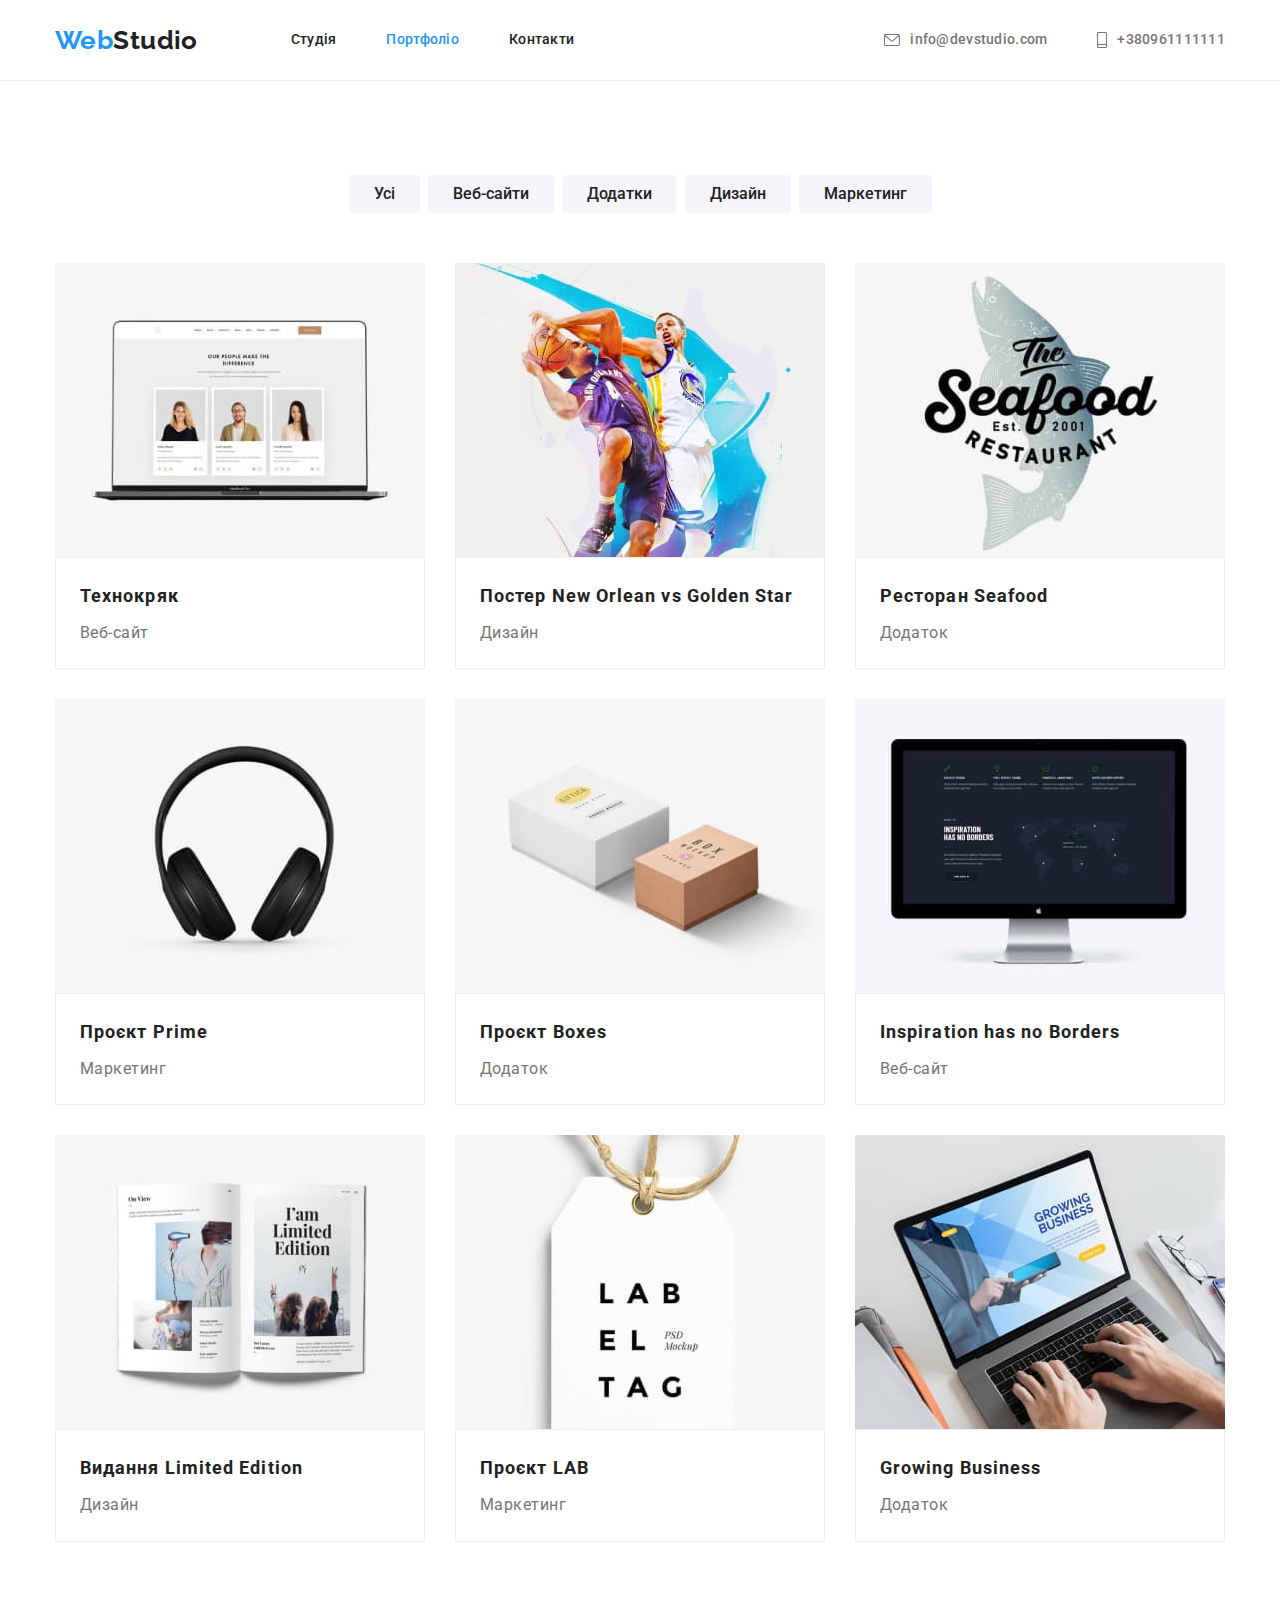
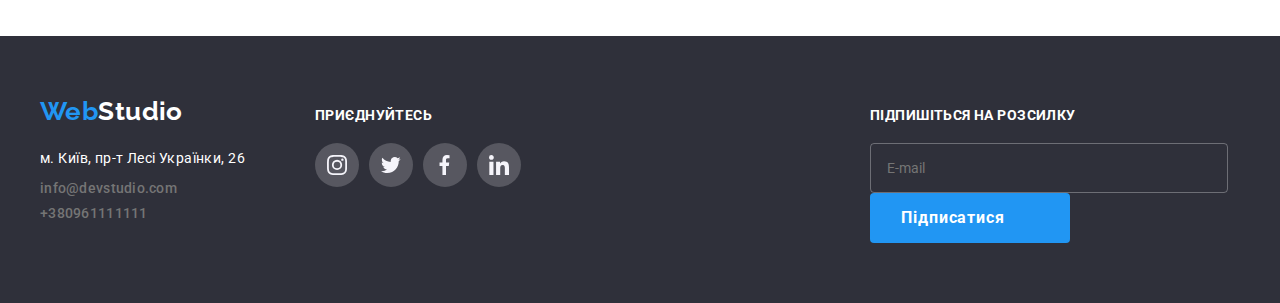
==== commit 64f3223a: "Це біль" ====
--- a/portfolio.html
+++ b/portfolio.html
@@ -10,27 +10,28 @@
     <link href="https://fonts.googleapis.com/css2?family=Raleway:wght@700&family=Roboto:ital,wght@0,400;0,500;0,700;1,900&display=swap" rel="stylesheet">
     <link rel="stylesheet" href="https://cdnjs.cloudflare.com/ajax/libs/modern-normalize/1.1.0/modern-normalize.min.css">
     <link rel="stylesheet" href="css/styles.css"/>
+    <link rel="stylesheet" href="./css/main.min.css" />
 </head>
 <body>
     <header class="page-header">
-        <div class="container">
-            <nav class="main-nav">
-                <a class="logo-link" href="./index.html" lang="en">Web<span class="logo-header">Studio</span></a>
-                <ul class="site-nav list">
-                    <li class="item"><a href="./index.html" class="link">Студія</a></li>
-                    <li class="item"><a href="./portfolio.html" class="link current">Портфоліо</a></li>
-                    <li class="item"><a href="#" class="link">Контакти</a></li>
+        <div class="page-header__box container">
+            <nav class="page-header__nav">
+                <a class="logo logo__page-header" href="./index.html" lang="en">Web<span class="logo__page-header_logos">Studio</span></a>
+                <ul class="page-header__site-nav">
+                    <li class="site-nav__item"><a href="./index.html" class="site-nav__link">Студія</a></li>
+                    <li class="site-nav__item"><a href="./portfolio.html" class="site-nav__link current">Портфоліо</a></li>
+                    <li class="site-nav__item"><a href="#" class="site-nav__link">Контакти</a></li>
                 </ul>
             </nav>      
             <ul class="contact-nav list">
-                <li class="item">
-                <a class="contacts-page link" href="mailto:info@devstudio.com" class="link">
-                    <svg aria-label="конверт" class="button-icon" width="16" height="12">
+                <li class="contact-nav__item">
+                <a class="contact-nav__contacts-page link" href="mailto:info@devstudio.com" class="link">
+                    <svg aria-label="конверт" class="contact-nav__button-icon" width="16" height="12">
                     <use href="./images/icons.svg#icon-envelope"></use>  
                 </svg>info@devstudio.com</a></li>
-                <li class="item">
-                <a class="contacts-page link" href="tel:+380961111111" class="link">
-                    <svg aria-label="телефон" class="smartphone" width="10" height="16"> 
+                <li class="contact-nav__item">
+                <a class="contact-nav__contacts-page link" href="tel:+380961111111" class="link">
+                    <svg aria-label="телефон" class="contact-nav__smartphone" width="10" height="16"> 
                     <use href="./images/icons.svg#icon-phone"></use> 
                 </svg>+380961111111</a></li>
             </ul>
--- a/css/styles.css
+++ b/css/styles.css
@@ -28,12 +28,25 @@
 
 /*General*/
 
+
+/*body*/
+
+body {
+    font-size: 14px;
+    background-color:var(--primary-white-color);
+    color: var(--primary-text);
+    font-family: 'Roboto',sans-serif;
+    letter-spacing: 0.03em;
+}
+
 ul {
     list-style: none;
    }
+
 a  {
     text-decoration: none;
    }
+
 h1,
 h2,
 h3,
@@ -48,29 +61,32 @@
     margin: 0;
     padding: 0;
    }
+
 img {
     display: block;
     max-width: 100%;
     height: auto;
     }
-.container {
-    width: 1200px;
-    margin-left: auto;
-    margin-right: auto;
-    padding-left: 15px;
-    padding-right: 15px;
-  }
+
 .section {
     padding-top: 94px;
     padding-bottom: 94px;
   }
+
 .link,
+.site-nav__item,
+.site-nav__link,
 .contact,
 .contact,
 .site-nav,
 .link.current {
   transition: color var(--transition);
 }
+
+.site-nav__link:hover,
+.site-nav__link:focus,
+.site-nav__item:hover,
+.site-nav__item:focus,
 .link:hover,
 .link:focus,
 .contact:hover,
@@ -81,14 +97,373 @@
   color: var(--accent-color);
 }
 
-/*body*/
-
-body {
+.container {
+    width: 1200px;
+    margin-left: auto;
+    margin-right: auto;
+    padding-left: 15px;
+    padding-right: 15px;
+}
+
+.visually-hidden {
+    position: absolute;
+      white-space: nowrap;
+      width: 1px;
+      height: 1px;
+      overflow: hidden;
+      border: 0;
+      padding: 0;
+      clip: rect(0 0 0 0);
+      clip-path: inset(50%);
+      margin: -1px;
+  }
+
+/*Header*/
+
+.page-header {
+    border-bottom: 1px solid rgba(236, 236, 236, 1) ;
+}
+
+.logo {
+    color: var(--accent-color);
+    font-family: var(--secondary-font);
+    font-weight: 700;
+    font-size: 26px;
+    line-height: 1.2;
+}
+
+.page-header__box {
+    display: flex;
+    justify-content: space-between;
+} 
+
+.page-header__nav {
+    display: flex;
+    width: 1200;
+    align-items: center;
+    border: rgba(236, 236, 236, 1);
+}
+
+.logo__page-header {
+    color:var(--accent-color);
+    font-family: var(--secondary-font);
+
+    font-weight: 700;
+    font-size: 26px;
+    line-height: 1.19;
+    text-decoration: none;
+    margin-right: 93px;
+}
+
+.logo__page-header_logos {
+    color:var(--title-text-color) ;
+}
+
+.page-header__site-nav {
+    display: flex;
+    margin-left: 93px;
+}
+
+.link.site-nav__link_current::after {
+    position: absolute;
+    content:"";
+    left: 0;
+    bottom: -1px;
+    width: 100%;
+    height: 4px;
+    display: block;
+    background-color: var(--accent-color);
+    border-radius: 2px;
+}
+
+.link {
+    position: relative;
+    color: var(--article-color);
+    font-weight: 500;
+    line-height: 1.14;
+    letter-spacing: 0.02em;
+    display: inline-block;
+}
+
+.site-nav__link,
+.page-header__site-nav {
+    color: var(--title-text-color);
+
+    font-weight: 500;
     font-size: 14px;
-    background-color:var(--primary-white-color);
-    color: var(--primary-text);
-    font-family: 'Roboto',sans-serif;
-    letter-spacing: 0.03em;
+    line-height: 1.14;
+    letter-spacing: 0.02em;
+    text-decoration: none;
+}
+
+.site-nav__link:hover, 
+.site-nav__link:focus {
+    color:var(--accent-color);
+}
+
+.site-nav__link.current {
+    color: var(--accent-color);
+}
+
+.site-nav__item {
+    margin-right: 0px;
+}
+
+.site-nav__item:not(:last-child) {
+    margin-right: 50px;
+}
+
+.site-nav__link {
+    display: block;
+    padding-top:  32px;
+    padding-bottom: 32px;
+}
+  
+.site-nav__link.current {
+    color: var(--accent-color);
+  }
+
+.site-nav__item {
+    position: relative;
+  }
+
+.page-header__site-nav {
+    list-style: none;
+    padding: 0;
+    margin: 0;
+}
+
+.page-header__site-nav {
+    color: var(--primary-text-color);
+    font-weight: 500;
+    font-size: 14px;
+    line-height: 1.14;
+    letter-spacing: 0.02em;
+    text-decoration: none;
+}
+
+.contact-nav {
+    display: flex;
+    margin-left: auto;
+    color: var(--primary-text-color);
+
+    font-weight: 500;
+    font-size: 14px;
+    line-height: 1.14;
+    letter-spacing: 0.02em;
+    text-decoration: none;
+
+    padding-top:  32px;
+    padding-bottom: 32px;
+    align-items: center;
+}
+
+.contact-nav__link:hover, 
+.contact-nav__link:focus {
+    color: var(--accent-color);
+}
+
+.contact-nav__item {
+    margin-right: 0px;
+}
+.contact-nav__item:not(:last-child) {
+    margin-right: 50px;
+}
+
+.contact-nav__contacts-page {
+    display: flex ;
+    align-items: center;
+}
+.contact-nav__button-icon {
+    margin-right: 10px;
+    align-items: center;
+    fill: currentColor;
+}
+.contact-nav__button-icon:hover,
+.contact-nav__smartphone {
+    fill: var(--accent-color);
+}
+.contact-nav__smartphone {
+    align-items: center;
+    margin-right: 10px;
+    fill: currentColor;
+}
+
+/*Hero*/
+
+.hero {
+    max-width: 1600px;
+    height: 600px;
+    background-image: linear-gradient(to right,rgba(47, 48, 58, 0.4),rgba(47, 48, 58, 0.4)), url(../images/img-fone.jpg);
+    background-repeat: no-repeat;
+    background-position: center;
+    text-align: center;
+    margin-top: 0;
+    margin: 0px auto;
+    padding-bottom: 200px;
+    padding-top: 200px;
+}
+
+h1,h2,h3 { margin: 0px;
+}
+
+.hero__title {
+    margin-bottom: 30px;
+
+    color:var(--primary-white-color) ;
+    
+    font-weight: 900;
+    font-size: 44px;
+    line-height: 1.37;
+    letter-spacing: 0.06em;
+    text-transform: uppercase;
+}
+
+.hero__button-primary {
+    min-width: 216px;
+    display:inline-block;
+    padding: 10px 32px;
+   
+    background-color: var(--accent-color);
+    color: var(--primary-white-color);
+    box-shadow: 0px 4px 4px rgba(0, 0, 0, 0.15);
+    border-radius: 4px;
+    border:none;
+    font-family: inherit;
+    font-size: 16px;
+    font-weight: 700;
+    line-height: 1.88;
+    text-align: center;
+    transition: background-color var(--transition), color var(--transition) ;
+}
+.hero__button-primary:hover, 
+.hero__button-primary:focus {
+    background-color : var(--super-blue-color);
+    color: var(--primary-white-color);
+    cursor:pointer;
+}
+
+
+/*features*/
+
+.special__features-list {
+    display: flex;
+}
+
+.special__mario {
+    margin-top: 30px;
+}
+
+.special__title {
+    color: var(--title-text-color);
+
+    font-weight: 700;
+    font-size: 14px;
+    line-height: 1.14;
+    text-transform: uppercase;
+    
+    margin-top: 0;
+    margin-bottom: 10px;
+}
+.special__text {
+    color: var(--primary-text-color);
+    
+    font-weight: 400;
+    font-size: 14px;
+    line-height: 1.7;
+
+    margin-top: 0px;
+    margin-bottom: 0px;
+}
+
+.special__title {
+    margin-bottom: 10px;
+}
+.special__item {
+    content: "";
+    display: block;
+    height: 120px;
+    background-size: contain;
+    background-repeat: no-repeat;
+    background-position: center;
+    background-color: var(--fon-icon-color);
+}
+.special__features-list .item {
+    width: 270px;
+    margin-left: 0px;
+}
+.special__features-list .item:not(:first-child) {
+    margin-left: 30px;
+}
+
+/*Our work*/
+
+.rutin {
+    padding-bottom: 94px;
+    padding-top: 94px;
+}
+.work-list {
+    color: var(--title-text-color);
+    
+    font-weight: 700;
+    font-size: 36px;
+    line-height: 1.17;
+    text-align: center;
+    
+    margin-top: 0px;
+    margin-bottom: 50px;
+}
+.work-list .title {
+    color: var(--title-text-color);
+
+    font-weight: 500;
+    font-size: 16px;
+    line-height: 1.19;
+    text-align: center;
+}
+.our-list {
+    display: flex;
+    text-align: center;
+    margin: 0px;
+    padding: 0px;
+}
+.our-list .item {
+    position: relative;
+
+    display: block;
+    list-style: none;
+
+}
+.our-list .item {
+    margin-right: 0px;
+}
+.our-list .item:not(:last-child) {
+    margin-right: 30px; 
+}
+.blocks {
+    display: block;
+}
+.distext {
+    color: var(--primary-white-color);
+    font-family: var(--main-font);
+    font-style: normal;
+    font-weight: 700;
+    font-size: 14px;
+    line-height: 1.14;
+    text-align: center;
+    text-transform: uppercase;
+}
+.product {
+    position: absolute;
+    
+    display: flex;
+    align-items: center;
+    justify-content: center;
+    bottom: 0;
+    left: 0;
+    width: 100%;
+    height: 70px;
+    background-color:var(--new-hm5-color);
 }
 
 /*New page*/
@@ -285,33 +660,7 @@
     background-color: var(--super-blue-color);
   }
 
-  
-.link.current::after {
-    position: absolute;
-    content:"";
-    left: 0;
-    bottom: -1px;
-    width: 100%;
-    height: 4px;
-    display: block;
-    background-color: var(--accent-color);
-    border-radius: 2px;
-}
-.link {
-    position: relative;
-    color: var(--article-color);
-    font-weight: 500;
-    line-height: 1.14;
-    letter-spacing: 0.02em;
-  
-    display: inline-block;
-}
-.site-nav .link.current {
-    color: var(--accent-color);
-  }
-.site-nav .item {
-    position: relative;
-  }
+
 
 .textarea {
     height: 120px ;
@@ -386,24 +735,6 @@
 }
 
 /*Утиліт*/
-.contacts-page {
-    display: flex ;
-    align-items: center;
-}
-.button-icon {
-    margin-right: 10px;
-    align-items: center;
-    fill: currentColor;
-}
-.button-icon:hover,
-.smartphone {
-    fill: var(--accent-color);
-}
-.smartphone {
-    align-items: center;
-    margin-right: 10px;
-    fill: currentColor;
-}
 .customers-list .fixt {
     display: flex;
     align-items: center;
@@ -464,268 +795,8 @@
     background-color: var(--primary-white-color);
 }
 
-.list {
-    list-style: none;
-    padding: 0;
-    margin: 0;
-}
-.container {
-    width: 1200px;
-    margin-left: auto;
-    margin-right: auto;
-    padding-left: 15px;
-    padding-right: 15px;
-}
-.page-header {
-    border-bottom: 1px solid rgba(236, 236, 236, 1) ;
- 
-}
-.page-header>.container{
-       display: flex;
-} 
-/*Main-nav*/
-
-.main-nav {
-    display: flex;
-    width: 1200;
-    align-items: center;
-    border: rgba(236, 236, 236, 1);
-}
- /*WebStudio*/
-
-.logo-link {
-    color:var(--accent-color);
-    font-family: var(--secondary-font);
-
-    font-weight: 700;
-    font-size: 26px;
-    line-height: 1.19;
-    text-decoration: none;
-    padding-top: 25px;
-}
-.logo-header {
-    color:var(--title-text-color) ;
-}
-/*Site nav*/
-.site-nav .link,
-.site-nav .list {
-    color: var(--title-text-color);
-
-    font-weight: 500;
-    font-size: 14px;
-    line-height: 1.14;
-    letter-spacing: 0.02em;
-    text-decoration: none;
-}
-.site-nav .link:hover, 
-.site-nav .link:focus {
-    color:var(--accent-color);
-}
-.site-nav .link.current {
-    color: var(--accent-color);
-}
-.site-nav  {
-    display: flex;
-    margin-left: 93px;
-}
-.site-nav .item {
-    margin-right: 0px;
-}
-.site-nav .item:not(:last-child) {
-    margin-right: 50px;
-}
-.site-nav .link {
-    display: block;
-    padding-top:  32px;
-    padding-bottom: 32px;
-}
-
-/*Contact nav*/
-
-.contact-nav .link {
-    color: var(--primary-text-color);
-
-    font-weight: 500;
-    font-size: 14px;
-    line-height: 1.14;
-    letter-spacing: 0.02em;
-    text-decoration: none;
-
-    display: flex;
-    padding-top:  32px;
-    padding-bottom: 32px;
-    align-items: center;
-}
-.contact-nav .link:hover, 
-.contact-nav .link:focus {
-    color: var(--accent-color);
-}
-.site-nav .list {
-    color: var(--primary-text-color);
-    font-weight: 500;
-    font-size: 14px;
-    line-height: 1.14;
-    letter-spacing: 0.02em;
-    text-decoration: none;
-}
-.contact-nav {
-    display: flex;
-    margin-left: auto;
-}
-.contact-nav .item {
-    margin-right: 0px;
-}
-.contact-nav .item:not(:last-child) {
-    margin-right: 50px;
-}
-
-/*Hero*/
-
-.hero {
-    max-width: 1600px;
-    height: 600px;
-    background-image: linear-gradient(to right,rgba(47, 48, 58, 0.4),rgba(47, 48, 58, 0.4)), url(../images/img-fone.jpg);
-    background-repeat: no-repeat;
-    background-position: center;
-    text-align: center;
-    margin-top: 0;
-    margin: 0px auto;
-    padding-bottom: 200px;
-    padding-top: 200px;
-}
-h1,h2,h3 { margin: 0px;
-}
-
-.hero-title {
-    margin-bottom: 30px;
-
-    color:var(--primary-white-color) ;
-    
-    font-weight: 900;
-    font-size: 44px;
-    line-height: 1.37;
-    letter-spacing: 0.06em;
-    text-transform: uppercase;
-}
-
-/*features*/
-.mario {
-    margin-top: 30px;
-}
-
-.features-list .title {
-    color: var(--title-text-color);
-
-    font-weight: 700;
-    font-size: 14px;
-    line-height: 1.14;
-    text-transform: uppercase;
-    
-    margin-top: 0;
-    margin-bottom: 10px;
-}
-.features-list .text {
-    color: var(--primary-text-color);
-    
-    font-weight: 400;
-    font-size: 14px;
-    line-height: 1.7;
-
-    margin-top: 0px;
-    margin-bottom: 0px;
-}
-.features-list {
-    display: flex;
-}
-.features-list .title {
-    margin-bottom: 10px;
-}
-.features-list .item {
-    content: "";
-    display: block;
-    height: 120px;
-    background-size: contain;
-    background-repeat: no-repeat;
-    background-position: center;
-    background-color: var(--fon-icon-color);
-}
-.features-list .item {
-    width: 270px;
-    margin-left: 0px;
-}
-.features-list .item:not(:first-child) {
-    margin-left: 30px;
-}
-
-/*Our work*/
-
-.rutin {
-    padding-bottom: 94px;
-    padding-top: 94px;
-}
-.work-list {
-    color: var(--title-text-color);
-    
-    font-weight: 700;
-    font-size: 36px;
-    line-height: 1.17;
-    text-align: center;
-    
-    margin-top: 0px;
-    margin-bottom: 50px;
-}
-.work-list .title {
-    color: var(--title-text-color);
-
-    font-weight: 500;
-    font-size: 16px;
-    line-height: 1.19;
-    text-align: center;
-}
-.our-list {
-    display: flex;
-    text-align: center;
-    margin: 0px;
-    padding: 0px;
-}
-.our-list .item {
-    position: relative;
-
-    display: block;
-    list-style: none;
-
-}
-.our-list .item {
-    margin-right: 0px;
-}
-.our-list .item:not(:last-child) {
-    margin-right: 30px; 
-}
-.blocks {
-    display: block;
-}
-.distext {
-    color: var(--primary-white-color);
-    font-family: var(--main-font);
-    font-style: normal;
-    font-weight: 700;
-    font-size: 14px;
-    line-height: 1.14;
-    text-align: center;
-    text-transform: uppercase;
-}
-.product {
-    position: absolute;
-    
-    display: flex;
-    align-items: center;
-    justify-content: center;
-    bottom: 0;
-    left: 0;
-    width: 100%;
-    height: 70px;
-    background-color:var(--new-hm5-color);
-}
+
+
 /*Team*/
 
 .fone {
@@ -899,29 +970,7 @@
 .links {
     padding : 6px 25px;
 }
-.button-primary {
-    min-width: 216px;
-    display:inline-block;
-    padding: 10px 32px;
-   
-    background-color: var(--accent-color);
-    color: var(--primary-white-color);
-    box-shadow: 0px 4px 4px rgba(0, 0, 0, 0.15);
-    border-radius: 4px;
-    border:none;
-    font-family: inherit;
-    font-size: 16px;
-    font-weight: 700;
-    line-height: 1.88;
-    text-align: center;
-    transition: background-color var(--transition), color var(--transition) ;
-}
-.button-primary:hover, 
-.button-primary:focus {
-    background-color : var(--super-blue-color);
-    color: var(--primary-white-color);
-    cursor:pointer;
-}
+
 .link,.links {
     cursor:pointer;
 }
@@ -1099,18 +1148,7 @@
     padding-top: 94px;
     padding-bottom: 94px;
   }
-.visually-hidden {
-    position: absolute;
-      white-space: nowrap;
-      width: 1px;
-      height: 1px;
-      overflow: hidden;
-      border: 0;
-      padding: 0;
-      clip: rect(0 0 0 0);
-      clip-path: inset(50%);
-      margin: -1px;
-  }
+
   .logof-link {
     color:var(--accent-color);
     font-family: var(--secondary-font);
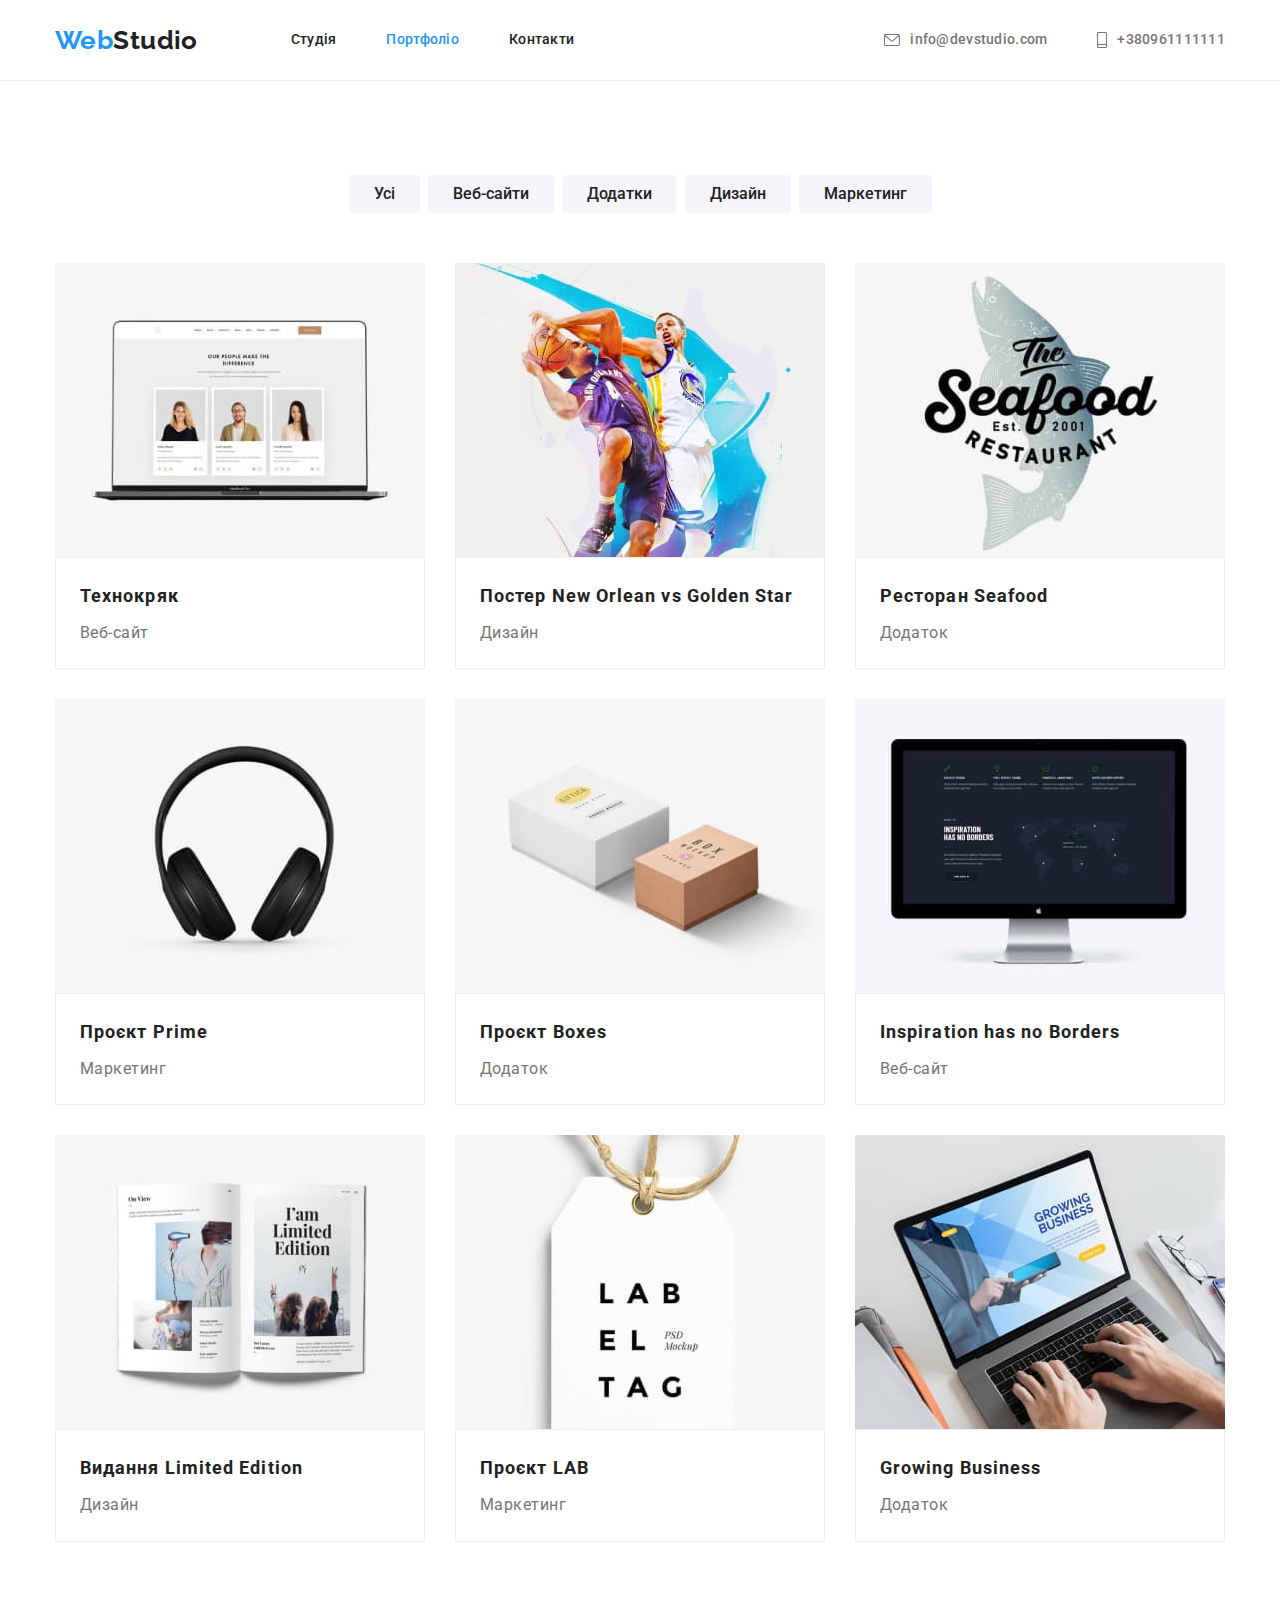
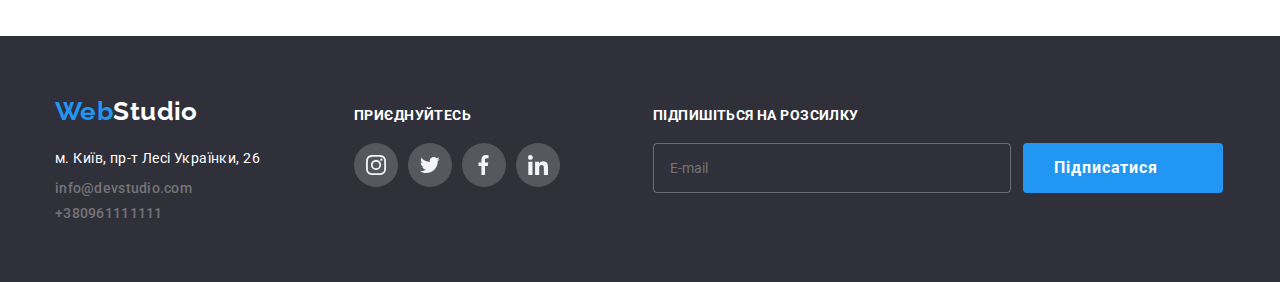
==== commit e9bfde70: "Проблемка" ====
--- a/portfolio.html
+++ b/portfolio.html
@@ -41,166 +41,166 @@
         <section class="port">
             <div class="container">
             <h1 class="visually-hidden">Приклади робіт</h1>
-            <ul class="site-works list">
-                <li class="item">
-                    <button type="button" class="links">Усі</button>
-                </li>
-                <li class="item">
-                    <button type="button" class="links">Веб-сайти</button>
-                </li>
-                <li class="item">
-                    <button type="button" class="links">Додатки</button>
-                </li>
-                <li class="item">
-                    <button type="button" class="links">Дизайн</button>
-                </li>
-                <li class="item">
-                    <button type="button" class="links">Маркетинг</button>
+            <ul class="port__site-works list">
+                <li class="port__item">
+                    <button type="button" class="port__links">Усі</button>
+                </li>
+                <li class="port__item">
+                    <button type="button" class="port__links">Веб-сайти</button>
+                </li>
+                <li class="port__item">
+                    <button type="button" class="port__links">Додатки</button>
+                </li>
+                <li class="port__item">
+                    <button type="button" class="port__links">Дизайн</button>
+                </li>
+                <li class="port__item">
+                    <button type="button" class="port__links">Маркетинг</button>
                 </li>
                 
             </ul>
-            <ul class="project-list">
-                <li class="item">
-                    <a class="hor" href="">
-                        <div class="overlay-con"> 
-                    <img class="card-image" src="images/imgportfolio.jpg" alt="Фото приклад Веб-сайту Технокряк" width="370" style="display:block"/>
+            <ul class="port__project-list">
+                <li class="port__project-list item">
+                    <a class="port__hor" href="">
+                        <div class="port__overlay-con"> 
+                    <img class="port__card-image" src="images/imgportfolio.jpg" alt="Фото приклад Веб-сайту Технокряк" width="370" style="display:block"/>
                 <p class="overlaytext">
                     Ресурс пропонує комплексні пропозиції з різним рівнем
                     функціоналу та сервісів. Все це дозволить відвідувачу
                     отримати вичерпні відомості про компанію чи приватну особу.
                 </p>        
                 </div>
-                    <div class="card-content">
-                        <h2 class="works-title">Технокряк</h2>
-                        <p class="works-text">Веб-сайт</p>
+                    <div class="port__card-content">
+                        <h2 class="port__works-title">Технокряк</h2>
+                        <p class="port__works-text">Веб-сайт</p>
                     </div>
                 </a>
                 </li>
-                <li class="item">
-                    <a class="hor" href="">
-                        <div class="overlay-con"> 
-                    <img class="card-image" src="images/img1portfolio.jpg" alt="Фото приклад дизайну Постер New Orlean vs Golden Star" width="370" style="display:block"/>
-                    <p class="overlaytext">
-                        Ресурс пропонує комплексні пропозиції з різним рівнем
-                        функціоналу та сервісів. Все це дозволить відвідувачу
-                        отримати вичерпні відомості про компанію чи приватну особу.
-                    </p>        
-                    </div>
-                    <div class="card-content">
-                        <h2 class="works-title">Постер New Orlean vs Golden Star</h2>
-                        <p class="works-text">Дизайн</p>
+                <li class="port__project-list item">
+                    <a class="port__hor" href="">
+                        <div class="port__overlay-con"> 
+                    <img class="port__card-image" src="images/img1portfolio.jpg" alt="Фото приклад дизайну Постер New Orlean vs Golden Star" width="370" style="display:block"/>
+                    <p class="overlaytext">
+                        Ресурс пропонує комплексні пропозиції з різним рівнем
+                        функціоналу та сервісів. Все це дозволить відвідувачу
+                        отримати вичерпні відомості про компанію чи приватну особу.
+                    </p>        
+                    </div>
+                    <div class="port__card-content">
+                        <h2 class="port__works-title">Постер New Orlean vs Golden Star</h2>
+                        <p class="port__works-text">Дизайн</p>
                     </div> 
                     </a>    
                 </li>
-                <li class="item">
-                    <a class="hor" href="">
-                        <div class="overlay-con"> 
-                    <img class="card-image" src="images/img2portfolio.jpg" alt="Фото приклад додатку Ресторан Seafood" width="370" style="display:block"/>
-                    <p class="overlaytext">
-                        Ресурс пропонує комплексні пропозиції з різним рівнем
-                        функціоналу та сервісів. Все це дозволить відвідувачу
-                        отримати вичерпні відомості про компанію чи приватну особу.
-                    </p>        
-                    </div>
-                    <div class="card-content">
-                        <h2 class="works-title">Ресторан Seafood</h2>
-                        <p class="works-text">Додаток</p>
+                <li class="port__project-list item">
+                    <a class="port__hor" href="">
+                        <div class="port__overlay-con"> 
+                    <img class="port__card-image" src="images/img2portfolio.jpg" alt="Фото приклад додатку Ресторан Seafood" width="370" style="display:block"/>
+                    <p class="overlaytext">
+                        Ресурс пропонує комплексні пропозиції з різним рівнем
+                        функціоналу та сервісів. Все це дозволить відвідувачу
+                        отримати вичерпні відомості про компанію чи приватну особу.
+                    </p>        
+                    </div>
+                    <div class="port__card-content">
+                        <h2 class="port__works-title">Ресторан Seafood</h2>
+                        <p class="port__works-text">Додаток</p>
                     </div>
                     </a>
                 </a> 
                 </li>
-                <li class="item">
-                    <a class="hor" href="">
-                        <div class="overlay-con"> 
-                    <img class="card-image" src="images/img3portfolio.jpg" alt="Фото приклад проєкт Prime" width="370" style="display:block"/>
-                    <p class="overlaytext">
-                        Ресурс пропонує комплексні пропозиції з різним рівнем
-                        функціоналу та сервісів. Все це дозволить відвідувачу
-                        отримати вичерпні відомості про компанію чи приватну особу.
-                    </p>        
-                    </div>
-                    <div class="card-content">
-                        <h2 class="works-title">Проєкт Prime</h2>
-                        <p class="works-text">Маркетинг</p>
-                    </div>
-                    </a>
-                </li>
-                <li class="item">
-                    <a class="hor" href="">
-                        <div class="overlay-con"> 
-                    <img class="card-image" src="images/img4portfolio.jpg" alt="Фото приклад додатку Проєкт Boxes" width="370" style="display:block"/>
-                    <p class="overlaytext">
-                        Ресурс пропонує комплексні пропозиції з різним рівнем
-                        функціоналу та сервісів. Все це дозволить відвідувачу
-                        отримати вичерпні відомості про компанію чи приватну особу.
-                    </p>        
-                    </div>
-                    <div class="card-content">
-                        <h2 class="works-title">Проєкт Boxes</h2>
-                        <p class="works-text">Додаток</p>
+                <li class="port__project-list item">
+                    <a class="port__hor" href="">
+                        <div class="port__overlay-con"> 
+                    <img class="port__card-image" src="images/img3portfolio.jpg" alt="Фото приклад проєкт Prime" width="370" style="display:block"/>
+                    <p class="overlaytext">
+                        Ресурс пропонує комплексні пропозиції з різним рівнем
+                        функціоналу та сервісів. Все це дозволить відвідувачу
+                        отримати вичерпні відомості про компанію чи приватну особу.
+                    </p>        
+                    </div>
+                    <div class="port__card-content">
+                        <h2 class="port__works-title">Проєкт Prime</h2>
+                        <p class="port__works-text">Маркетинг</p>
+                    </div>
+                    </a>
+                </li>
+                <li class="port__project-list item">
+                    <a class="port__hor" href="">
+                        <div class="port__overlay-con"> 
+                    <img class="port__card-image" src="images/img4portfolio.jpg" alt="Фото приклад додатку Проєкт Boxes" width="370" style="display:block"/>
+                    <p class="overlaytext">
+                        Ресурс пропонує комплексні пропозиції з різним рівнем
+                        функціоналу та сервісів. Все це дозволить відвідувачу
+                        отримати вичерпні відомості про компанію чи приватну особу.
+                    </p>        
+                    </div>
+                    <div class="port__card-content">
+                        <h2 class="port__works-title">Проєкт Boxes</h2>
+                        <p class="port__works-text">Додаток</p>
                     </div> 
                     </a>
                 </li>
-                <li class="item">
-                    <a class="hor" href="">
-                        <div class="overlay-con"> 
-                    <img class="card-image" src="images/img5portfolio.jpg" alt="Фото приклад Веб-сайт Inspiration has no Borders" width="370" style="display:block"/>
-                    <p class="overlaytext">
-                        Ресурс пропонує комплексні пропозиції з різним рівнем
-                        функціоналу та сервісів. Все це дозволить відвідувачу
-                        отримати вичерпні відомості про компанію чи приватну особу.
-                    </p>        
-                    </div>
-                    <div class="card-content">
-                    <h2 class="works-title">Inspiration has no Borders</h2>
-                    <p class="works-text">Веб-сайт</p>
-                    </div>
-                    </a>
-                </li>
-                <li class="item">
-                    <a class="hor" href="">
-                        <div class="overlay-con"> 
-                    <img class="card-image" src="images/img6portfolio.jpg" alt="Фото приклад дизайну Видання Limited Edition" width="370" style="display:block"/>
-                    <p class="overlaytext">
-                        Ресурс пропонує комплексні пропозиції з різним рівнем
-                        функціоналу та сервісів. Все це дозволить відвідувачу
-                        отримати вичерпні відомості про компанію чи приватну особу.
-                    </p>        
-                    </div><div class="card-content">
-                    <h2 class="works-title">Видання Limited Edition</h2>
-                    <p class="works-text">Дизайн</p>
-                    </div>
-                    </a>
-                </li>
-                <li class="item">
-                    <a class="hor" href="">
-                        <div class="overlay-con"> 
-                    <img class="card-image" src="images/img7portfolio.jpg" alt="Фото приклад маркетингу Проєкт LAB" width="370" style="display:block"/>
-                    <p class="overlaytext">
-                        Ресурс пропонує комплексні пропозиції з різним рівнем
-                        функціоналу та сервісів. Все це дозволить відвідувачу
-                        отримати вичерпні відомості про компанію чи приватну особу.
-                    </p>        
-                    </div>
-                    <div class="card-content">
-                    <h2 class="works-title">Проєкт LAB</h2>
-                    <p class="works-text">Маркетинг</p>
-                    </div>
-                    </a>
-                </li>
-                <li class="item">
-                    <a class="hor" href="">
-                        <div class="overlay-con"> 
-                    <img class="card-image" src="images/img8portfolio.jpg" alt="Фото приклад додатку Growing Business" width="370" style="display:block"/>
-                    <p class="overlaytext">
-                        Ресурс пропонує комплексні пропозиції з різним рівнем
-                        функціоналу та сервісів. Все це дозволить відвідувачу
-                        отримати вичерпні відомості про компанію чи приватну особу.
-                    </p>        
-                    </div>
-                    <div class="card-content">
-                    <h2 class="works-title">Growing Business</h2>
-                    <p class="works-text">Додаток</p>
+                <li class="port__project-list item">
+                    <a class="port__hor" href="">
+                        <div class="port__overlay-con"> 
+                    <img class="port__card-image" src="images/img5portfolio.jpg" alt="Фото приклад Веб-сайт Inspiration has no Borders" width="370" style="display:block"/>
+                    <p class="overlaytext">
+                        Ресурс пропонує комплексні пропозиції з різним рівнем
+                        функціоналу та сервісів. Все це дозволить відвідувачу
+                        отримати вичерпні відомості про компанію чи приватну особу.
+                    </p>        
+                    </div>
+                    <div class="port__card-content">
+                    <h2 class="port__works-title">Inspiration has no Borders</h2>
+                    <p class="port__works-text">Веб-сайт</p>
+                    </div>
+                    </a>
+                </li>
+                <li class="port__project-list item">
+                    <a class="port__hor" href="">
+                        <div class="port__overlay-con"> 
+                    <img class="port__card-image" src="images/img6portfolio.jpg" alt="Фото приклад дизайну Видання Limited Edition" width="370" style="display:block"/>
+                    <p class="overlaytext">
+                        Ресурс пропонує комплексні пропозиції з різним рівнем
+                        функціоналу та сервісів. Все це дозволить відвідувачу
+                        отримати вичерпні відомості про компанію чи приватну особу.
+                    </p>        
+                    </div><div class="port__card-content">
+                    <h2 class="port__works-title">Видання Limited Edition</h2>
+                    <p class="port__works-text">Дизайн</p>
+                    </div>
+                    </a>
+                </li>
+                <li class="port__project-list item">
+                    <a class="port__hor" href="">
+                        <div class="port__overlay-con"> 
+                    <img class="port__card-image" src="images/img7portfolio.jpg" alt="Фото приклад маркетингу Проєкт LAB" width="370" style="display:block"/>
+                    <p class="overlaytext">
+                        Ресурс пропонує комплексні пропозиції з різним рівнем
+                        функціоналу та сервісів. Все це дозволить відвідувачу
+                        отримати вичерпні відомості про компанію чи приватну особу.
+                    </p>        
+                    </div>
+                    <div class="port__card-content">
+                    <h2 class="port__works-title">Проєкт LAB</h2>
+                    <p class="port__works-text">Маркетинг</p>
+                    </div>
+                    </a>
+                </li>
+                <li class="port__project-list item">
+                    <a class="port__hor" href="">
+                        <div class="port__overlay-con"> 
+                    <img class="port__card-image" src="images/img8portfolio.jpg" alt="Фото приклад додатку Growing Business" width="370" style="display:block"/>
+                    <p class="overlaytext">
+                        Ресурс пропонує комплексні пропозиції з різним рівнем
+                        функціоналу та сервісів. Все це дозволить відвідувачу
+                        отримати вичерпні відомості про компанію чи приватну особу.
+                    </p>        
+                    </div>
+                    <div class="port__card-content">
+                    <h2 class="port__works-title">Growing Business</h2>
+                    <p class="port__works-text">Додаток</p>
                     </div>
                     </a>
                 </li>
@@ -209,56 +209,58 @@
         </section>
     </main>
     <footer class="contact-list">
-        <div class="container footernew">
-            <div class="footer-hub">
-            <a href="./index.html" class="logof-link">Web<span class="logo-studio">Studio</span></a>
-        <address class="keys">
-            <ul class="contact-foot list">
-                <li class="item"><a href="https://goo.gl/maps/CPtrU1FHBa2aNyZL9" class="map-link" target="_blank" rel="noopener noreferrer nofollow">м. Київ, пр-т Лесі Українки, 26</a></li>
-                <li class="item"><a href="mailto:info@devstudio.com" class="link">info@devstudio.com</a></li>
-                <li class="item"><a href="tel:+380961111111" class="link">+380961111111</a></li>
+        <div class="contact-list__footernew container">
+            <div class="contact-list__footer-hub">
+            <a href="./index.html" class="contact-list__logof-link">Web<span class="contact-list__logo-studio">Studio</span></a>
+        <address class="contact-list__keys">
+            <ul class="contact-list__contact-foot list">
+                <li class="contact-list__item"><a href="https://goo.gl/maps/CPtrU1FHBa2aNyZL9" class="contact-list__map-link" target="_blank" rel="noopener noreferrer nofollow">м. Київ, пр-т Лесі Українки, 26</a></li>
+                <li class="contact-list__item"><a href="mailto:info@devstudio.com" class="link">info@devstudio.com</a></li>
+                <li class="contact-list__item"><a href="tel:+380961111111" class="link">+380961111111</a></li>
             </ul>
             </div>
         </address>
-            <div class="super-footer">
-            <p class="social-foot">Приєднуйтесь</p>
-            <ul class="social-media-foot">
-                <li class="block">
-                    <a href="#" class="sociamod-link">
+            <div class="contact-list__super-footer">
+            <p class="contact-list__social-foot">Приєднуйтесь</p>
+            <ul class="contact-list__social-media-foot">
+                <li class="contact-list__block">
+                    <a href="#" class="contact-list__sociamod-link">
                     <svg aria-label="інстаграм" class="company-icon-footer" width = "20" height = "20">
                     <use href="./images/icons.svg#icon-instagram"></use>
                     </svg></a>
                 </li>
-                <li class="block">
-                    <a href="#" class="sociamod-link">
+                <li class="contact-list__block">
+                    <a href="#" class="contact-list__sociamod-link">
                         <svg aria-label="твіттер" class="company-icon-footer" width = "20" height = "20">
                         <use href="./images/icons.svg#icon-tviter"></use>
                         </svg></a>
                 </li>
-                <li class="block">
-                    <a href="#" class="sociamod-link">
+                <li class="contact-list__block">
+                    <a href="#" class="contact-list__sociamod-link">
                         <svg aria-label="фейсбук" class="company-icon-footer" width = "20" height = "20">
                         <use href="./images/icons.svg#icon-facebook"></use>
                         </svg></a>
                 </li>
-                <li class="block">
-                    <a href="#" class="sociamod-link">
+                <li class="contact-list__block">
+                    <a href="#" class="contact-list__sociamod-link">
                         <svg aria-label="лінкедін" class="company-icon-footer" width = "20" height = "20">
                         <use href="./images/icons.svg#icon-linkedin"></use>
                         </svg></a>
                 </li>
             </ul>
             </div>
-            <div class="footer-form">
-                <form class="sform">
-                    <p class="social-foot">Підпишіться на розсилку</p>
-                    <input type="email" class="email-input" placeholder="E-mail" required name="user-email"
+            <div class="contact-list__footer-form">
+                <form class="contact-list__sform">
+                    <p class="contact-list__social-foot">Підпишіться на розсилку</p>
+                    <div class="contact-list__gopa">
+                    <input type="email" class="contact-list__email-input" placeholder="E-mail" required name="user-email"
                     />
-                    <button type="button" class="footbtn">Підписатися
-                        <svg class="footbtn-image" width="24px" height="24px">
+                    <button type="button" class="contact-list__footbtn">Підписатися
+                        <svg class="contact-list__footbtn-image" width="24px" height="24px">
                         <use href=""></use>
                         </svg>
                     </button>
+                    </div>
                 </form>
     
             </div>
--- a/css/styles.css
+++ b/css/styles.css
@@ -97,6 +97,10 @@
   color: var(--accent-color);
 }
 
+.button {
+    font-family: inherit;
+}
+
 .container {
     width: 1200px;
     margin-left: auto;
@@ -164,7 +168,7 @@
     margin-left: 93px;
 }
 
-.link.site-nav__link_current::after {
+.site-nav__link_current::after {
     position: absolute;
     content:"";
     left: 0;
@@ -346,6 +350,12 @@
 
 /*features*/
 
+.special {
+    margin-top: 0;
+    padding-top: 94px;
+    padding-bottom: 94px;
+  }
+
 .special__features-list {
     display: flex;
 }
@@ -388,12 +398,21 @@
     background-position: center;
     background-color: var(--fon-icon-color);
 }
-.special__features-list .item {
+.special__item {
     width: 270px;
     margin-left: 0px;
 }
-.special__features-list .item:not(:first-child) {
+.special__item:not(:first-child) {
     margin-left: 30px;
+}
+
+.special__superio {
+    display: flex;
+    align-items: center;
+    justify-content: center;
+    border-radius: 4px;
+    background-position: center;
+    height: 120px;
 }
 
 /*Our work*/
@@ -402,7 +421,8 @@
     padding-bottom: 94px;
     padding-top: 94px;
 }
-.work-list {
+
+.rutin__work-list {
     color: var(--title-text-color);
     
     font-weight: 700;
@@ -413,7 +433,8 @@
     margin-top: 0px;
     margin-bottom: 50px;
 }
-.work-list .title {
+
+.rutin__work-list .title {
     color: var(--title-text-color);
 
     font-weight: 500;
@@ -421,29 +442,35 @@
     line-height: 1.19;
     text-align: center;
 }
-.our-list {
+
+.rutin__our-list {
     display: flex;
     text-align: center;
     margin: 0px;
     padding: 0px;
 }
-.our-list .item {
+
+.rutin__item {
     position: relative;
 
     display: block;
     list-style: none;
 
 }
-.our-list .item {
+
+.rutin__item {
     margin-right: 0px;
 }
-.our-list .item:not(:last-child) {
+
+.rutin__item:not(:last-child) {
     margin-right: 30px; 
 }
-.blocks {
+
+.rutin__blocks {
     display: block;
 }
-.distext {
+
+.rutin__distext {
     color: var(--primary-white-color);
     font-family: var(--main-font);
     font-style: normal;
@@ -453,7 +480,8 @@
     text-align: center;
     text-transform: uppercase;
 }
-.product {
+
+.rutin__product {
     position: absolute;
     
     display: flex;
@@ -466,229 +494,363 @@
     background-color:var(--new-hm5-color);
 }
 
-/*New page*/
-
-.backdrop {
-    position: fixed;
-    top: 0;
-    left: 0;
+/*Team developer_Product Designer_Frontend Developer_Marketing_UI Designer*/
+
+.fone {
+    background-color: var(--fon-button-color);
+    padding-top: 94px;
+    padding-bottom: 94px;
+}
+
+.fone__team-list {
+    display: flex;
+    margin: 0px;
+    padding: 0px;
+    list-style: none;
+}
+
+.fone__working-list {
+    color: var(--title-text-color);
+    font-weight: 700;
+    font-size: 36px;
+    line-height: 1.17;
+    text-align: center;
+    margin-top: 0px;
+    margin-bottom: 50px;
+}
+.fone__work-platform {
+    background: var(--primary-white-color) ;
+    box-shadow: 0px 1px 3px rgba(0, 0, 0, 0.12), 0px 1px 1px rgba(0, 0, 0, 0.14), 0px 2px 1px rgba(0, 0, 0, 0.2);
+    border-radius: 0px 0px 4px 4px;
+
+    width: 270px;
+    text-align: center;
+}
+
+.fone__work-platform {
+    margin-right: 0px;
+}
+
+.fone__work-platform:not(:last-child) {
+    margin-right: 30px;
+}
+
+.fone__title {
+    margin-top: 0px;
+}
+
+.fone__text {
+    margin-top: 0px;
+    color: var(--text-people-color)
+}
+
+.fone__text{
+    color: var(--primary-text-color);
+
+    font-weight: 400;
+    font-size: 16px;
+    line-height: 19px;
+    text-align: center;
+}
+
+.fone__title {
+    margin-bottom: 10px;
+}
+
+.fone__portal {
+   padding: 30px;
+}
+
+.fone__text {
+    margin: 0px;
+}
+
+.fone__media {
+    display: flex;
+    list-style: none;
+    border-radius: 50px;
+    margin-top: 16px;
+    padding: 0px;
+    justify-content: center;
+    gap: 10px;
+
+}
+
+.fone__person-card {
+    background-color: var(--primary-white-color);
+}
+
+.fone__sociamod-links {
     width: 100%;
     height: 100%;
-    background-color: var(--backdrop-bc) ;
-    z-index: 100;
-    opacity: 1;
-
-    transition: opacity var(--transition), visibility var(--transition);
-}
-.backdrop.is-hidden {
-    opacity: 0;
-    visibility: hidden;
-    pointer-events: none;
-}
-.backdrop.is-hidden .modal {
-    transform: translate(-50%, -50%) scale(1.1);
-}
-
-.modal {
-    position: absolute;
-    top: 50%;
-    left: 50%;
-    transform: translate(-50%,-50%);
-
-    width: 528px;
-    min-height: 581px;
- 
-    background-color:var(--primary-white-color);
+    display: flex;
+    align-items: center;
+    justify-content: center;
+    background-color: var(--link-icon-color);
+    border-radius: 50%;
+    cursor: pointer;
+    width: 44px;
+    height: 44px;
+    fill: var(--icon-fons-color);
+    transition: background-color var(--transition), fill var(--transition);
+  }
+
+  .fone__sociamod-links:hover, 
+  .fone__sociamod-links:focus{
+      background-color: var(--accent-color);
+      fill: var(--primary-white-color);
+  }
+
+  .fone__social-icon {
+    width: 20px;
+    height: 20px;
+  }
+
+/*Newfolder*/
+
+.newfolder {
+    background-color: var(--primary-white-color);
+    padding-top: 94px;
+    padding-bottom: 94px;
+}
+
+.newfolder__folder-list {
+    color: var(--title-text-color);
+    font-weight: 700;
+    font-size: 36px;
+    line-height: 1.17;
+    text-align: center;
+    margin-top: 0px;
+    margin-bottom: 50px;
+}
+
+.newfolder__customers-list {
+    display: flex;
+    margin: 0px;
+    padding: 0px;
+    list-style: none;
+}
+
+.newfolder__fixt {
+    background: var(--primary-white-color) ;
+    border-radius: 0px 0px 4px 4px;
+
+    width: 170px;
+    height: 92px;
+    text-align: center;
+}
+
+.newfolder__fixt {
+    margin-right: 0px;
+}
+
+.newfolder__fixt:not(:last-child) {
+    margin-right: 30px;
+}
+
+.newfolder__fixt {
+    display: flex;
+    align-items: center;
+    cursor: pointer;
     border-radius: 4px;
-    transition: transform var(--transition);
-    padding: 40px;
-}
-.modal-button {
-    position: absolute;
-    top: 8px;
-    right: 8px;
-    background-color: transparent;
-    border: 1px solid rgba(0, 0, 0, 0.1);
-    width: 30px;
-    height: 30px;
-    border-radius: 50%;
-    padding: 0;
-    display: flex;
-    align-items: center;
     justify-content: center;
-    cursor: pointer;
-
+    width: 170px;
+    height: 92px;
+}
+
+.newfolder__omga{
+    fill: var(--icon-fons-color);
+}
+
+.newfolder__omga:hover,
+.newfolder__omga:focus {
+    border: 1px solid var(--accent-color);
+    fill: var(--accent-color);
+}
+
+.newfolder__omga { 
+    text-decoration: none;
+    width: 100%;
+    height: 100%;
+    display: flex;
+    align-items: center;
+    justify-content: center;
+
+    border: 1px solid var(--icon-fons-color);
+    border-radius: 4px;
     transition: fill var(--transition);
 }
-.modal-button:hover,
-.modal-button:focus {
-  fill: var(--accent-color);
-} 
-
-.modal-form {
-    display: flex;
-    flex-direction: column;
-  }
-.modal-topic {
+
+.newfolder__omga:hover, 
+.newfolder__omga:focus{
+    fill: var(--accent-color);
+}
+
+/*New-footerdrom*/
+
+.contact-list {
+    background-color: var(--secondary-black-color);
+    padding-top: 60px;
+    padding-bottom: 60px;
+}
+
+.contact-list__footer-hub {
+    display: block;
+  }
+
+.contact-list__logo-link {
+    margin: 0px;
+    padding-bottom: 20px;
+}
+
+.contact-list__logo-studio {
+    color: var(--primary-white-color);
+}
+
+.contact-list__logof-link {
+    color:var(--accent-color);
+    font-family: var(--secondary-font);
+
     font-weight: 700;
-    font-size: 20px;
-    line-height: 1.15;
-    text-align: center;
-    margin-bottom: 12px;
-  }
-.modal-form-input {
-    width: 100%;
-    height: 40px;
-    padding-left: 42px;
-    border: 1px solid var(--border-flex-color);
-    border-radius: 4px;
-    transition: border-color var(--transition);
-    transition: fill var(--transition);
-  }
-.modal-form-input:focus + .modal-form-input-icon {
-    fill: var(--client-icon-color);
-}
-.modal-form-input:focus {
-    outline: none;
-    border-color: var(--client-icon-color);
-  }
-.modal-form-desc {
-    display: block;
-    font-weight: 400;
-    font-size: 12px;
-    line-height: 1.16;
-    letter-spacing: 0.01em;
-    color: var(--primary-text-color);
-    margin-bottom: 4px;
-  }
-  .modal-form-input-wrapper {
-    position: relative;
-    display: block;
-  }
-  .modal-form-field {
-    margin-bottom: 10px;
-  }
-  .modal-form-input-icon {
-    position: absolute;
-    display: block;
-    top: 50%;
-    left: 15px;
-    transform: translateY(-50%);
-    width: 18px;
-    height: 18px;
-    transition: fill var(--transition);
-  }
-  .modal-form-message {
-    width: 100%;
-    height: 120px;
-    border: 1px solid var(--border-flex-color);
-    border-radius: 4px;
-    transition: border-color var(--transition);
-    padding: 12px 16px;
-    resize: none;
-    transition: border-color var(--transition);
-  }
-  .modal-form-field-message {
-    margin-bottom: 20px;
-  }
-  .modal-form-message:focus {
-    outline: none;
-    border-color: var(--client-icon-color);
-  }
-  .modal-form-message::placeholder {
-    font-weight: 400;
-    font-size: 12px;
-    line-height: 1.16;
-    letter-spacing: 0.01em;
-    color: var(--modal-message);
-  }
-  .modal-form-check-field {
-    display: flex;
-    align-items: center;
-    font-weight: 400;
-    line-height: 1.7;
-    color: var(--primary-text-color);
-    margin-bottom: 40px;
+    font-size: 26px;
+    line-height: 1.19;
+    text-decoration: none;
+    margin: 0px;
+    padding-bottom: 20px;
+  }
+
+.contact-list__footernew {
+    display: flex;
+    align-items: baseline;
+    padding: 0px;
+    width: 1200px;
     margin-left: auto;
     margin-right: auto;
-  }
-  .modal-link {
-    color: var(--accent-color);
-    text-decoration: underline;
-  }
-  .checkbox-icon {
-    width: 16px;
-    height: 15px;
-    border: 2px solid rgba(33, 33, 33, 1);
-    margin-right: 7px;
+    padding-left: 15px;
+    padding-right: 15px;
+  } 
+
+.contact-list__keys {
+    font-style: normal;
+    margin-top: 20px;
+  }
+
+.contact-list__contact-foot .link:hover, 
+.contact-list__contact-foot .link:focus {
+      color: var(--accent-color);
+  }
+.contact-list__contact-foot .link {
+      color: var(--primary-text-color);
+  
+      font-weight: 500;
+      font-size: 14px;
+      line-height: 1.14;
+      letter-spacing: 0.02em;
+      text-decoration: none;
+  }
+
+.contact-list__item {
+    margin-bottom: 0px;
+  }
+
+.contact-list__item:not(:last-child) {
+    margin-bottom: 9px;
+  }
+
+.contact-list__map-link {
+    color: var(--primary-white-color);
+
+    font-weight: 400;
+    font-size: 14px;
+    line-height: 1.7;
+    text-decoration: none;
+}
+
+.contact-list__super-footer {
+    margin-left: 94px;
+  }
+
+  .contact-list__social-media-foot {
+    display: flex;
+    justify-content: center;
+    margin-top: 20px;
+    border-radius: 50px;
+    list-style: none;
+    padding: 0px;
+    margin: 0px;
+    margin-top: 20px;
+  }
+  .contact-list__block {
+    width: 44px;
+    height: 44px;
+    fill: var(--fon-button-color);
+    
+    display: flex;
+
     cursor: pointer;
-  }
-  .checkbox-icon-use {
-    display: none;
-  }
-  .modal-form-check:checked + .checkbox-icon {
-    border: none;
+    margin-right: 10px;
+    background: rgba(255, 255, 255, 0.1);
+    border-radius: 50%;
+
+    justify-content: center;
+    align-items: center;
+  }
+
+.contact-list__block {
+    margin: 0px;
+  }
+.contact-list__block:not(:last-child) {
+    margin-right: 10px;
+  }
+
+.contact-list__sociamod-link {
+    width: 100%;
+    height: 100%;
+    display: flex;
+    align-items: center;
+    justify-content: center;
+    fill: var(--fon-button-color);
+    background-color: var(--link-icon-color);
+    border-radius: 50%;
+    transition: background-color var(--transition), fill var(--transition);
+}
+.contact-list__sociamod-link:hover, 
+.contact-list__sociamod-link:focus{
     background-color: var(--accent-color);
-  }
-  .modal-form-check:checked + .checkbox-icon .checkbox-icon-use {
+    fill: var(--primary-white-color);
+}
+
+.contact-list__footer-form {
+    margin-left: auto;
+    display: flex;
+}
+
+.contact-list__social-foot {
+    font-weight: 700;
+    font-size: 14px;
+    text-transform: uppercase;
+    font-style: normal;
+    color: var(--primary-white-color);
+    margin: 0px;
+    padding: 0px;
+    margin-bottom: 20px;
+  }
+
+.contact-list__sform {
     display: block;
-    border: none;
-  }
-  .modal-form-check {
-    appearance: none;
-    position: absolute;
-  }
-  .modal-form-submit {
-    margin-left: auto;
-    margin-right: auto;
-    width: 200px;
-    height: 50px;
-    background: var(--accent-color);
-    box-shadow: 0px 4px 4px rgba(0, 0, 0, 0.15);
-    border: none;
-    border-radius: 4px;
-    font-weight: 700;
-    font-size: 16px;
-    line-height: 1.87;
-    letter-spacing: 0.06em;
-    color: var(--primary-white-color);
-    cursor: pointer;
-    transition: background-color var(--transition);
-  }
-  .modal-form-submit:hover,
-  .modal-form-submit:focus {
-    background-color: var(--super-blue-color);
-  }
-
-
-
-.textarea {
-    height: 120px ;
-    width: 448px ;
-    resize: none;
-    display: block;
-  }
-
-  /*New-footerdrom*/
-  
-.footer-form {
-    margin-left: auto;
-    display: flex;
-}
-.gopa {
-    display: flex;
-}
-
-.sform {
-    display: block;
     align-items: center;
     padding: 0;
 }
-.form {
-    margin-left: auto;
-    margin-right: auto;
-  }
-.email-input {
+
+.contact-list__gopa {
+    display: flex;
+}
+
+.contact-list__email-input {
+    color: var(--contacts-color);
+}
+
+.contact-list__email-input {
     display: block;
     background-color: transparent;
     width: 358px;
@@ -697,13 +859,18 @@
     border-radius: 4px;
     padding-left: 16px;
 } 
-.footer-form input{
+
+
+.contact-list__footer-form {
+    margin-left: 93px;
+    margin-right: auto;
+  }
+
+.contact-list__footer-form input{
     margin-right: 12px;
 } 
-.email-input {
-    color: var(--contacts-color);
-}
-.footbtn {
+
+.contact-list__footbtn {
   display: flex;
   justify-content: center;
   position: relative;
@@ -724,238 +891,250 @@
   margin: 0px;
   transition: background-color var(--transition);
 }
-.footbtn:hover,
-.footbtn:focus {
+.contact-list__footbtn:hover,
+.contact-list__footbtn:focus {
   background-color: var(--super-blue-color);
 }
-.footbtn-image {
+.contact-list__footbtn-image {
   width: 24px;
   height: 24px;
   margin-left: 10px;
 }
 
-/*Утиліт*/
-.customers-list .fixt {
-    display: flex;
-    align-items: center;
-    cursor: pointer;
-    border-radius: 4px;
-    justify-content: center;
-    width: 170px;
-    height: 92px;
-    margin-right: 30px;
-}
-.customers-list .omga{
-    fill: var(--icon-fons-color);
-}
-.omga:hover,
-.omga:focus {
-    border: 1px solid var(--accent-color);
-    fill: var(--accent-color);
-}
-.sociamod-link:hover,
-.sociamod-link:focus {
-    background-color: var(--accent-color);
-    fill:var(--primary-white-color);
-}
-.sociamod-links:hover,
-.sociamod-links:focus {
-    background-color: var(--accent-color);
-    fill: var(--primary-white-color);
-}
-
-.omga { 
-    text-decoration: none;
+/*New page backdrop*/
+
+.backdrop {
+    position: fixed;
+    top: 0;
+    left: 0;
     width: 100%;
     height: 100%;
+    background-color: var(--backdrop-bc) ;
+    z-index: 100;
+    opacity: 1;
+
+    transition: opacity var(--transition), visibility var(--transition);
+}
+
+.backdrop.is-hidden {
+    opacity: 0;
+    visibility: hidden;
+    pointer-events: none;
+}
+
+.backdrop.is-hidden .modal {
+    transform: translate(-50%, -50%) scale(1.1);
+}
+
+.modal {
+    position: absolute;
+    top: 50%;
+    left: 50%;
+    transform: translate(-50%,-50%);
+
+    width: 528px;
+    min-height: 581px;
+ 
+    background-color:var(--primary-white-color);
+    border-radius: 4px;
+    transition: transform var(--transition);
+    padding: 40px;
+}
+
+.modal__modal-button {
+    position: absolute;
+    top: 8px;
+    right: 8px;
+    background-color: transparent;
+    border: 1px solid rgba(0, 0, 0, 0.1);
+    width: 30px;
+    height: 30px;
+    border-radius: 50%;
+    padding: 0;
     display: flex;
     align-items: center;
     justify-content: center;
-
-    border: 1px solid var(--icon-fons-color);
+    cursor: pointer;
+
+    transition: fill var(--transition);
+}
+
+.modal__modal-button:hover,
+.modal__modal-button:focus {
+  fill: var(--accent-color);
+} 
+
+.modal__modal-form {
+    display: flex;
+    flex-direction: column;
+  }
+
+.modal__modal-topic {
+    font-weight: 700;
+    font-size: 20px;
+    line-height: 1.15;
+    text-align: center;
+    margin-bottom: 12px;
+  }
+
+.modal__modal-form-input {
+    width: 100%;
+    height: 40px;
+    padding-left: 42px;
+    border: 1px solid var(--border-flex-color);
     border-radius: 4px;
-    fill: var(--accent-color);
+    transition: border-color var(--transition);
     transition: fill var(--transition);
-}
-.omga:hover, 
-.omga:focus{
-    fill: var(--accent-color);
-}
-
-.features-list .superio {
-    display: flex;
-    align-items: center;
-    justify-content: center;
+  }
+
+.modal__modal-form-input:focus + .modal__modal-form-input-icon {
+    fill: var(--client-icon-color);
+}
+
+.modal__modal-form-input:focus {
+    outline: none;
+    border-color: var(--client-icon-color);
+}
+
+.modal__modal-form-desc {
+    display: block;
+    font-weight: 400;
+    font-size: 12px;
+    line-height: 1.16;
+    letter-spacing: 0.01em;
+    color: var(--primary-text-color);
+    margin-bottom: 4px;
+  }
+
+.modal__modal-form-input-wrapper {
+    position: relative;
+    display: block;
+  }
+
+.modal__modal-form-field {
+    margin-bottom: 10px;
+  }
+
+.modal__modal-form-input-icon {
+    position: absolute;
+    display: block;
+    top: 50%;
+    left: 15px;
+    transform: translateY(-50%);
+    width: 18px;
+    height: 18px;
+    transition: fill var(--transition);
+  }
+
+.modal__modal-form-message {
+    width: 100%;
+    height: 120px;
+    border: 1px solid var(--border-flex-color);
     border-radius: 4px;
-    background-position: center;
-    height: 120px;
-}
-
-.person-card {
-    background-color: var(--primary-white-color);
-}
-
-
-
-/*Team*/
-
-.fone {
-    background-color: var(--fon-button-color);
+    transition: border-color var(--transition);
+    padding: 12px 16px;
+    resize: none;
+    transition: border-color var(--transition);
+  }
+
+.modal__modal__modal-form-field-message {
+    margin-bottom: 20px;
+  }
+
+.modal__modal-form-message:focus {
+    outline: none;
+    border-color: var(--client-icon-color);
+  }
+
+.modal__modal-form-message::placeholder {
+    font-weight: 400;
+    font-size: 12px;
+    line-height: 1.16;
+    letter-spacing: 0.01em;
+    color: var(--modal-message);
+  }
+
+.modal__modal-form-check-field {
+    display: flex;
+    align-items: center;
+    font-weight: 400;
+    line-height: 1.7;
+    color: var(--primary-text-color);
+    margin-bottom: 40px;
+    margin-left: auto;
+    margin-right: auto;
+  }
+
+.modal__modal-link {
+    color: var(--accent-color);
+    text-decoration: underline;
+  }
+
+.modal__checkbox-icon {
+    width: 16px;
+    height: 15px;
+    border: 2px solid rgba(33, 33, 33, 1);
+    margin-right: 7px;
+    cursor: pointer;
+  }
+
+.modal__checkbox-icon-use {
+    display: none;
+  }
+
+.modal__modal-form-check:checked + .modal__checkbox-icon {
+    border: none;
+    background-color: var(--accent-color);
+  }
+
+.modal__modal-form-check:checked + .modal__checkbox-icon .modal__checkbox-icon-use {
+    display: block;
+    border: none;
+  }
+
+.modal__modal-form-check {
+    appearance: none;
+    position: absolute;
+  }
+
+.modal__modal-form-submit {
+    margin-left: auto;
+    margin-right: auto;
+    width: 200px;
+    height: 50px;
+    background: var(--accent-color);
+    box-shadow: 0px 4px 4px rgba(0, 0, 0, 0.15);
+    border: none;
+    border-radius: 4px;
+    font-weight: 700;
+    font-size: 16px;
+    line-height: 1.87;
+    letter-spacing: 0.06em;
+    color: var(--primary-white-color);
+    cursor: pointer;
+    transition: background-color var(--transition);
+  }
+
+.modal__modal-form-submit:hover,
+.modal__modal-form-submit:focus {
+    background-color: var(--super-blue-color);
+  }
+
+/*Portfolio page*/
+
+.port {
+    padding-bottom: 94px;
     padding-top: 94px;
-    padding-bottom: 94px;
-}
-.team-list {
-    display: flex;
-    margin: 0px;
-    padding: 0px;
-    list-style: none;
-}
-.working-list {
-    color: var(--title-text-color);
-    font-weight: 700;
-    font-size: 36px;
-    line-height: 1.17;
-    text-align: center;
-    margin-top: 0px;
+}
+
+.port__site-works {
+    display: flex;
+    justify-content: center; 
     margin-bottom: 50px;
-}
-.work-platform {
-    background: var(--primary-white-color) ;
-    box-shadow: 0px 1px 3px rgba(0, 0, 0, 0.12), 0px 1px 1px rgba(0, 0, 0, 0.14), 0px 2px 1px rgba(0, 0, 0, 0.2);
-    border-radius: 0px 0px 4px 4px;
-
-    width: 270px;
-    text-align: center;
-}
-.work-platform {
-    margin-right: 0px;
-}
-.work-platform:not(:last-child) {
-    margin-right: 30px;
-}
-.work-platform .title {
-    margin-top: 0px;
-}
-.work-platform .text {
-    margin-top: 0px;
-    color: var(--text-people-color)
-}
-.work-list .text{
-    color: var(--primary-text-color);
-
-    font-weight: 400;
-    font-size: 16px;
-    line-height: 19px;
-    text-align: center;
-}
-.team-list .title {
-    margin-bottom: 10px;
-}
-.portal {
-   padding: 30px;
-}
-.portal .text {
-    margin: 0px;
-}
-.media {
-    display: flex;
-    list-style: none;
-    border-radius: 50px;
-    margin-top: 16px;
-    padding: 0px;
-    justify-content: center;
-    gap: 10px;
-}
-.media .sociamod-links{
-    width: 44px;
-    height: 44px;
-    border-radius: 50%;
-    display: flex;
-    justify-content: center;
-    align-items: center;
-    cursor: pointer;
-}
-.sociamod-links {
-    width: 100%;
-    height: 100%;
-    display: flex;
-    align-items: center;
-    justify-content: center;
-    background-color: var(--link-icon-color);
-    border-radius: 50%;
-    fill: var(--icon-fons-color);
-    transition: background-color var(--transition), fill var(--transition);
-  }
-  .sociamod-links:hover, 
-  .sociamod-links:focus{
-      background-color: var(--accent-color);
-      fill: var(--primary-white-color);
-  }
-
-/*Newfolder*/
-.newfolder {
-    background-color: var(--primary-white-color);
-    padding-top: 94px;
-    padding-bottom: 94px;
-}
-.folder-list {
-    color: var(--title-text-color);
-    font-weight: 700;
-    font-size: 36px;
-    line-height: 1.17;
-    text-align: center;
-    margin-top: 0px;
-    margin-bottom: 50px;
-}
-.customers-list {
-    display: flex;
-    margin: 0px;
-    padding: 0px;
-    list-style: none;
-}
-.fixt {
-    background: var(--primary-white-color) ;
-    border-radius: 0px 0px 4px 4px;
-
-    width: 170px;
-    height: 92px;
-    text-align: center;
-}
-.fixt {
-    margin-right: 0px;
-}
-.fixt:not(:last-child) {
-    margin-right: 30px;
-}
-.customers-list .fixt {
-    margin-right: 0px;
-}
-.customers-list .fixt:not(:last-child) {
-margin-right: 30px;
-}
-
-/*Button*/
-
-.button {
-    font-family: inherit;
-}
-.site-works .links {
-    border-radius: 4px;
-}
-.site-works .links {
-    border-radius: 4px ;
-}
-
-.button .links:hover, 
-.button .links:focus {
-    background-color : var(--super-blue-color);
-    color: var(--primary-white-color);
-    cursor:pointer;
-    box-shadow: 0px 3px 1px rgba(0, 0, 0, 0.1), 0px 1px 2px rgba(0, 0, 0, 0.08),
-    0px 2px 2px rgba(0, 0, 0, 0.12);
-}
-
-.site-works .links {
+    align-items: center;
+}
+
+.port__link {
     background-color: var(--fon-button-color);
     color: var(--title-text-color);
     font-weight: 500;
@@ -963,52 +1142,60 @@
     line-height: 1.6;
     text-align: center;
     border:none;
-    transition: color var(--transition), background-color var(--transition),
-    box-shadow var(--transition);
-}
-
-.links {
-    padding : 6px 25px;
-}
-
-.link,.links {
-    cursor:pointer;
-}
-.contact-list {
-    background-color: var(--secondary-black-color);
-}
-.contact-foot .link:hover, 
-.contact-foot .link:focus {
-    color: var(--accent-color);
-}
-.contact-foot .link {
-    color: var(--primary-text-color);
-
-    font-weight: 500;
-    font-size: 14px;
-    line-height: 1.14;
-    letter-spacing: 0.02em;
+}
+.port__link:hover, 
+.port__link:focus {
+    background-color: var(--accent-color);
+    color: var(--primary-white-color);
+}
+.port__links:hover, 
+.port__links:focus {
+    background-color: var(--accent-color);
+    color: var(--primary-white-color);
+    box-shadow: 0px 3px 1px rgba(0, 0, 0, 0.1), 0px 1px 2px rgba(0, 0, 0, 0.08),
+    0px 2px 2px rgba(0, 0, 0, 0.12);
+}
+
+.port__item {
+    margin-right: 0px;
+}
+
+.port__item:not(:last-child) {
+    margin-right: 8px;
+}
+
+.port__project-list {
+    display: flex;
+    flex-wrap: wrap;
+    list-style: none;
+    margin-left: 0px;
+    padding: 0px;
+    margin-top: 0px;
+    margin-bottom: -30px;
+    margin-right: -30px;
+}
+
+.port__hor {
     text-decoration: none;
 }
 
-.logo-link {
-    margin: 0px;
-    padding-bottom: 20px;
-}
-.logo-studio {
-    color: var(--primary-white-color);
-}
-.map-link {
-    color: var(--primary-white-color);
-
-    font-weight: 400;
-    font-size: 14px;
-    line-height: 1.7;
-    text-decoration: none;
-}
-
-/*Portfolio page*/
-.overlay-con {
+.port__hor {
+    transition: box-shadow var(--transition);
+    }
+    
+.port__hor:hover .overlaytext,
+.port__hor:focus .overlaytext {
+      transform: translateY(0%);
+    }
+    
+.port__hor:hover,
+.port__hor:focus {
+        display: block;
+        box-shadow: 0px 1px 1px rgba(0, 0, 0, 0.12), 0px 4px 4px rgba(0, 0, 0, 0.06),
+          1px 4px 6px rgba(0, 0, 0, 0.16);
+    } 
+
+.port__overlay-con {
     position: relative;
     overflow: hidden;
 }
@@ -1031,15 +1218,7 @@
     margin: 0;
 }
 
-
-/*portmain*/
-
-.port {
-    padding-bottom: 94px;
-    padding-top: 94px;
-
-}
-.works-title {
+.port__works-title {
     color: var(--title-text-color);
 
     font-weight: 700;   
@@ -1050,7 +1229,7 @@
     text-align: center;
     margin-bottom: 4px;
 }
-.works-text {
+.port__works-text {
     color: var(--primary-text-color);
     font-weight: 400;
     font-size: 16px;
@@ -1059,7 +1238,24 @@
     margin-top: 0px;
     text-align: center;
 }
-.site-works .link {
+
+.port__links {
+    border-radius: 4px;
+}
+.port__links {
+    border-radius: 4px ;
+}
+
+.links:hover, 
+.links:focus {
+    background-color : var(--super-blue-color);
+    color: var(--primary-white-color);
+    cursor:pointer;
+    box-shadow: 0px 3px 1px rgba(0, 0, 0, 0.1), 0px 1px 2px rgba(0, 0, 0, 0.08),
+    0px 2px 2px rgba(0, 0, 0, 0.12);
+}
+
+.port__links {
     background-color: var(--fon-button-color);
     color: var(--title-text-color);
     font-weight: 500;
@@ -1067,182 +1263,54 @@
     line-height: 1.6;
     text-align: center;
     border:none;
-}
-.site-works .link:hover, 
-.site-works .link:focus {
-    background-color: var(--accent-color);
-    color: var(--primary-white-color);
-}
-.site-works .links:hover, 
-.site-works .links:focus {
-    background-color: var(--accent-color);
-    color: var(--primary-white-color);
-    box-shadow: 0px 3px 1px rgba(0, 0, 0, 0.1), 0px 1px 2px rgba(0, 0, 0, 0.08),
-    0px 2px 2px rgba(0, 0, 0, 0.12);
-}
-
-.hor {
-transition: box-shadow var(--transition);
-}
-
-.hor:hover .overlaytext,
-.hor:focus .overlaytext {
-  transform: translateY(0%);
-}
-
-.hor:hover,
-.hor:focus {
-    display: block;
-    box-shadow: 0px 1px 1px rgba(0, 0, 0, 0.12), 0px 4px 4px rgba(0, 0, 0, 0.06),
-      1px 4px 6px rgba(0, 0, 0, 0.16);
-} 
-
-.site-works {
-    display: flex;
-    justify-content: center; 
-    margin-bottom: 50px;
-    align-items: center;
-}
-.site-works .item {
-    margin-right: 0px;
-}
-.site-works .item:not(:last-child) {
-    margin-right: 8px;
-}
-.project-list {
-    display: flex;
-    flex-wrap: wrap;
-    list-style: none;
-    margin-left: 0px;
-    padding: 0px;
-    margin-top: 0px;
-    margin-bottom: -30px;
-    margin-right: -30px;
-}
-.project-list .item {
+    transition: color var(--transition), background-color var(--transition),
+    box-shadow var(--transition);
+}
+
+.port__links {
+    padding : 6px 25px;
+}
+
+.port__link,
+.port__links {
+    cursor:pointer;
+}
+
+.port__project-list .item {
     margin-bottom: 30px;
     margin-right: 30px;
     width: 370px;
     padding: 0px;
 }
-    .hor {
-    text-decoration: none;
-}
-.card-content {
+
+.port__card-content {
     padding: 20px 24px;
     border: 1px solid rgba(238, 238, 238, 1)
 
 }
-.works-title {
+.port__works-title {
     text-align: left;
 }
-.works-text {
+.port__works-text {
     text-align: left;
     margin: 0px;
 }
 
-/*Special*/
-
-.special {
-    margin-top: 0;
-    padding-top: 94px;
-    padding-bottom: 94px;
-  }
-
-  .logof-link {
-    color:var(--accent-color);
-    font-family: var(--secondary-font);
-
-    font-weight: 700;
-    font-size: 26px;
-    line-height: 1.19;
-    text-decoration: none;
-  }
-  .logof-link {
-    margin: 0px;
-    padding-bottom: 20px;
-  }
-  .keys {
-    font-style: normal;
-    margin-top: 20px;
-  }
-  .contact-list {
-    padding-top: 60px;
-    padding-bottom: 60px;
-  }
-  .contact-foot .item {
-    margin-bottom: 0px;
-  }
-  .contact-foot .item:not(:last-child) {
-    margin-bottom: 9px;
-  }
-
-
-  .super-footer {
-    margin-left: 70px;
-  }
-  .social-foot {
-    font-weight: 700;
-    font-size: 14px;
-    text-transform: uppercase;
-    font-style: normal;
-    color: var(--primary-white-color);
-    margin: 0px;
-    padding: 0px;
-    margin-bottom: 20px;
-  }
-  .social-media-foot {
-    display: flex;
-    justify-content: center;
-    margin-top: 20px;
-    border-radius: 50px;
-    list-style: none;
-    padding: 0px;
-    margin: 0px;
-    margin-top: 20px;
-  }
-  .social-media-foot .block {
-    width: 44px;
-    height: 44px;
-    fill: var(--fon-button-color);
-    
-    display: flex;
-
-    cursor: pointer;
-    margin-right: 10px;
-    background: rgba(255, 255, 255, 0.1);
-    border-radius: 50%;
-
-    justify-content: center;
-    align-items: center;
-  }
-  .footernew {
-    display: flex;
-    align-items: baseline;
-    padding: 0px;
-  } 
-  .footer-hub {
+
+
+
+
+.textarea {
+    height: 120px ;
+    width: 448px ;
+    resize: none;
     display: block;
   }
-  .sociamod-link {
-    width: 100%;
-    height: 100%;
-    display: flex;
-    align-items: center;
-    justify-content: center;
-    fill: var(--fon-button-color);
-    background-color: var(--link-icon-color);
-    border-radius: 50%;
-    transition: background-color var(--transition), fill var(--transition);
-}
-.sociamod-link:hover, 
-.sociamod-link:focus{
-    background-color: var(--accent-color);
-    fill: var(--primary-white-color);
-}
-  .social-media-foot .block {
-    margin: 0px;
-  }
-  .social-media-foot .block:not(:last-child) {
-    margin-right: 10px;
-  }+
+
+
+
+
+
+
+
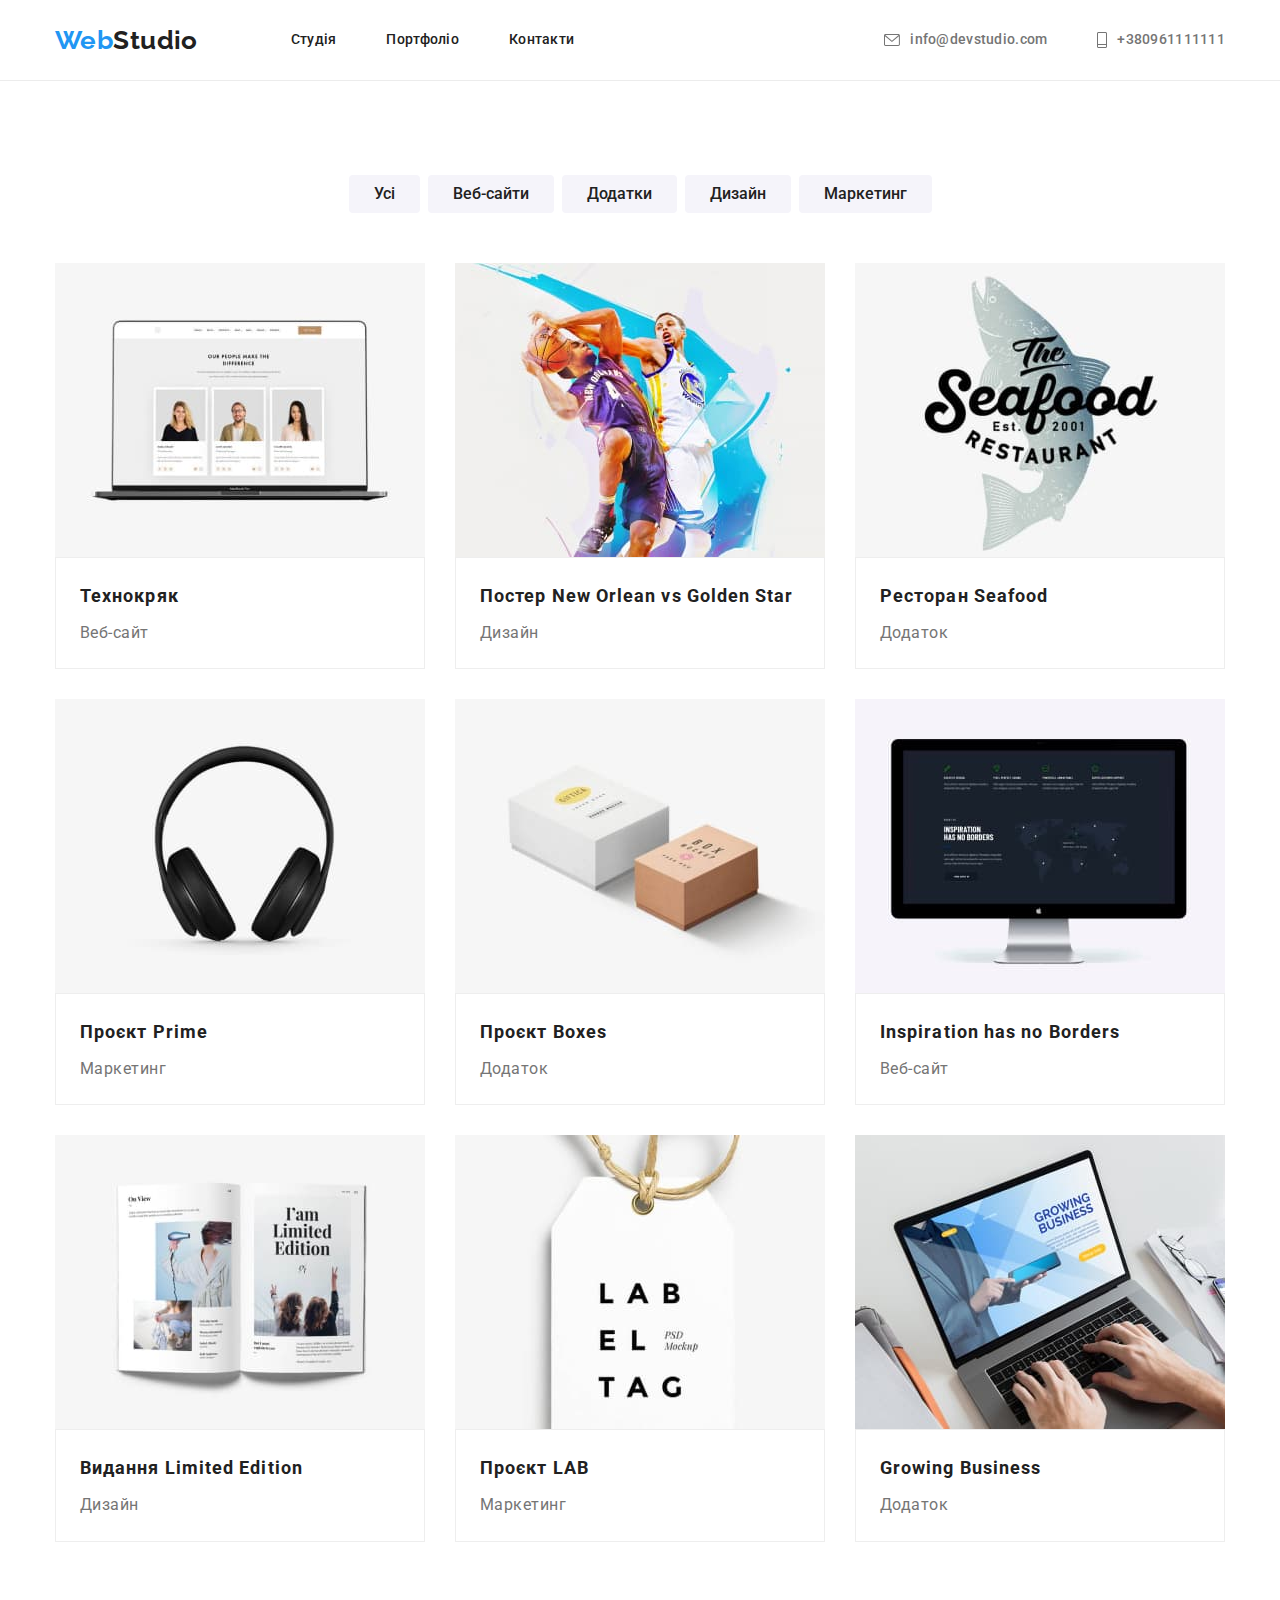
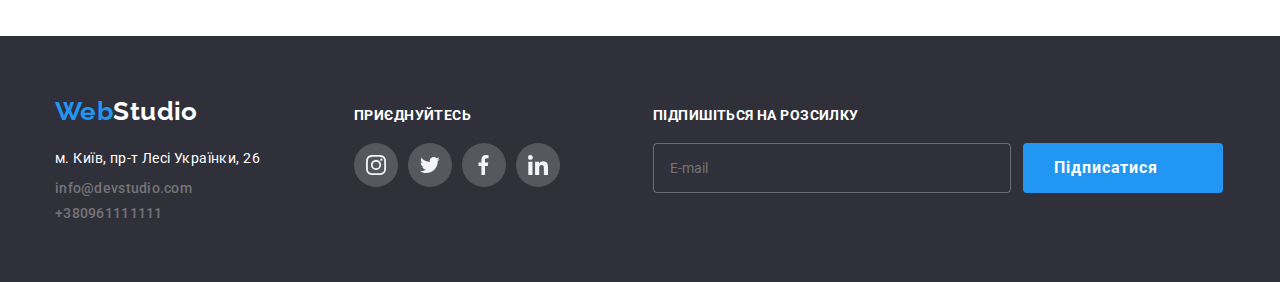
==== commit 65830ef7: "І що далі" ====
--- a/portfolio.html
+++ b/portfolio.html
@@ -10,7 +10,7 @@
     <link href="https://fonts.googleapis.com/css2?family=Raleway:wght@700&family=Roboto:ital,wght@0,400;0,500;0,700;1,900&display=swap" rel="stylesheet">
     <link rel="stylesheet" href="https://cdnjs.cloudflare.com/ajax/libs/modern-normalize/1.1.0/modern-normalize.min.css">
     <link rel="stylesheet" href="css/styles.css"/>
-    <link rel="stylesheet" href="./css/main.min.css" />
+    <link rel="stylesheet" href="./css/main.min.css"/>
 </head>
 <body>
     <header class="page-header">
@@ -19,7 +19,7 @@
                 <a class="logo logo__page-header" href="./index.html" lang="en">Web<span class="logo__page-header_logos">Studio</span></a>
                 <ul class="page-header__site-nav">
                     <li class="site-nav__item"><a href="./index.html" class="site-nav__link">Студія</a></li>
-                    <li class="site-nav__item"><a href="./portfolio.html" class="site-nav__link current">Портфоліо</a></li>
+                    <li class="site-nav__item"><a href="./portfolio.html" class="site-nav__link site-nav__link_current">Портфоліо</a></li>
                     <li class="site-nav__item"><a href="#" class="site-nav__link">Контакти</a></li>
                 </ul>
             </nav>      
--- a/css/styles.css
+++ b/css/styles.css
@@ -26,9 +26,6 @@
     --secondary-font : 'Raleway',sans-serif;
 }
 
-/*General*/
-
-
 /*body*/
 
 body {
@@ -74,26 +71,22 @@
   }
 
 .link,
-.site-nav__item,
-.site-nav__link,
 .contact,
 .contact,
 .site-nav,
-.link.current {
+.site-nav__link,
+.link .current {
   transition: color var(--transition);
 }
 
-.site-nav__link:hover,
-.site-nav__link:focus,
-.site-nav__item:hover,
-.site-nav__item:focus,
+
 .link:hover,
 .link:focus,
 .contact:hover,
 .contact:focus,
 .contact-footer:hover,
 .contact-footer:focus,
-.site-nav .link.current {
+.site-nav__link .current {
   color: var(--accent-color);
 }
 
@@ -168,7 +161,7 @@
     margin-left: 93px;
 }
 
-.site-nav__link_current::after {
+.link.site-nav__link .current::after {
     position: absolute;
     content:"";
     left: 0;
@@ -205,7 +198,7 @@
     color:var(--accent-color);
 }
 
-.site-nav__link.current {
+.site-nav__link .current {
     color: var(--accent-color);
 }
 
@@ -686,7 +679,7 @@
     fill: var(--accent-color);
 }
 
-/*New-footerdrom*/
+/*New-footerpage*/
 
 .contact-list {
     background-color: var(--secondary-black-color);
@@ -1298,8 +1291,6 @@
 
 
 
-
-
 .textarea {
     height: 120px ;
     width: 448px ;
